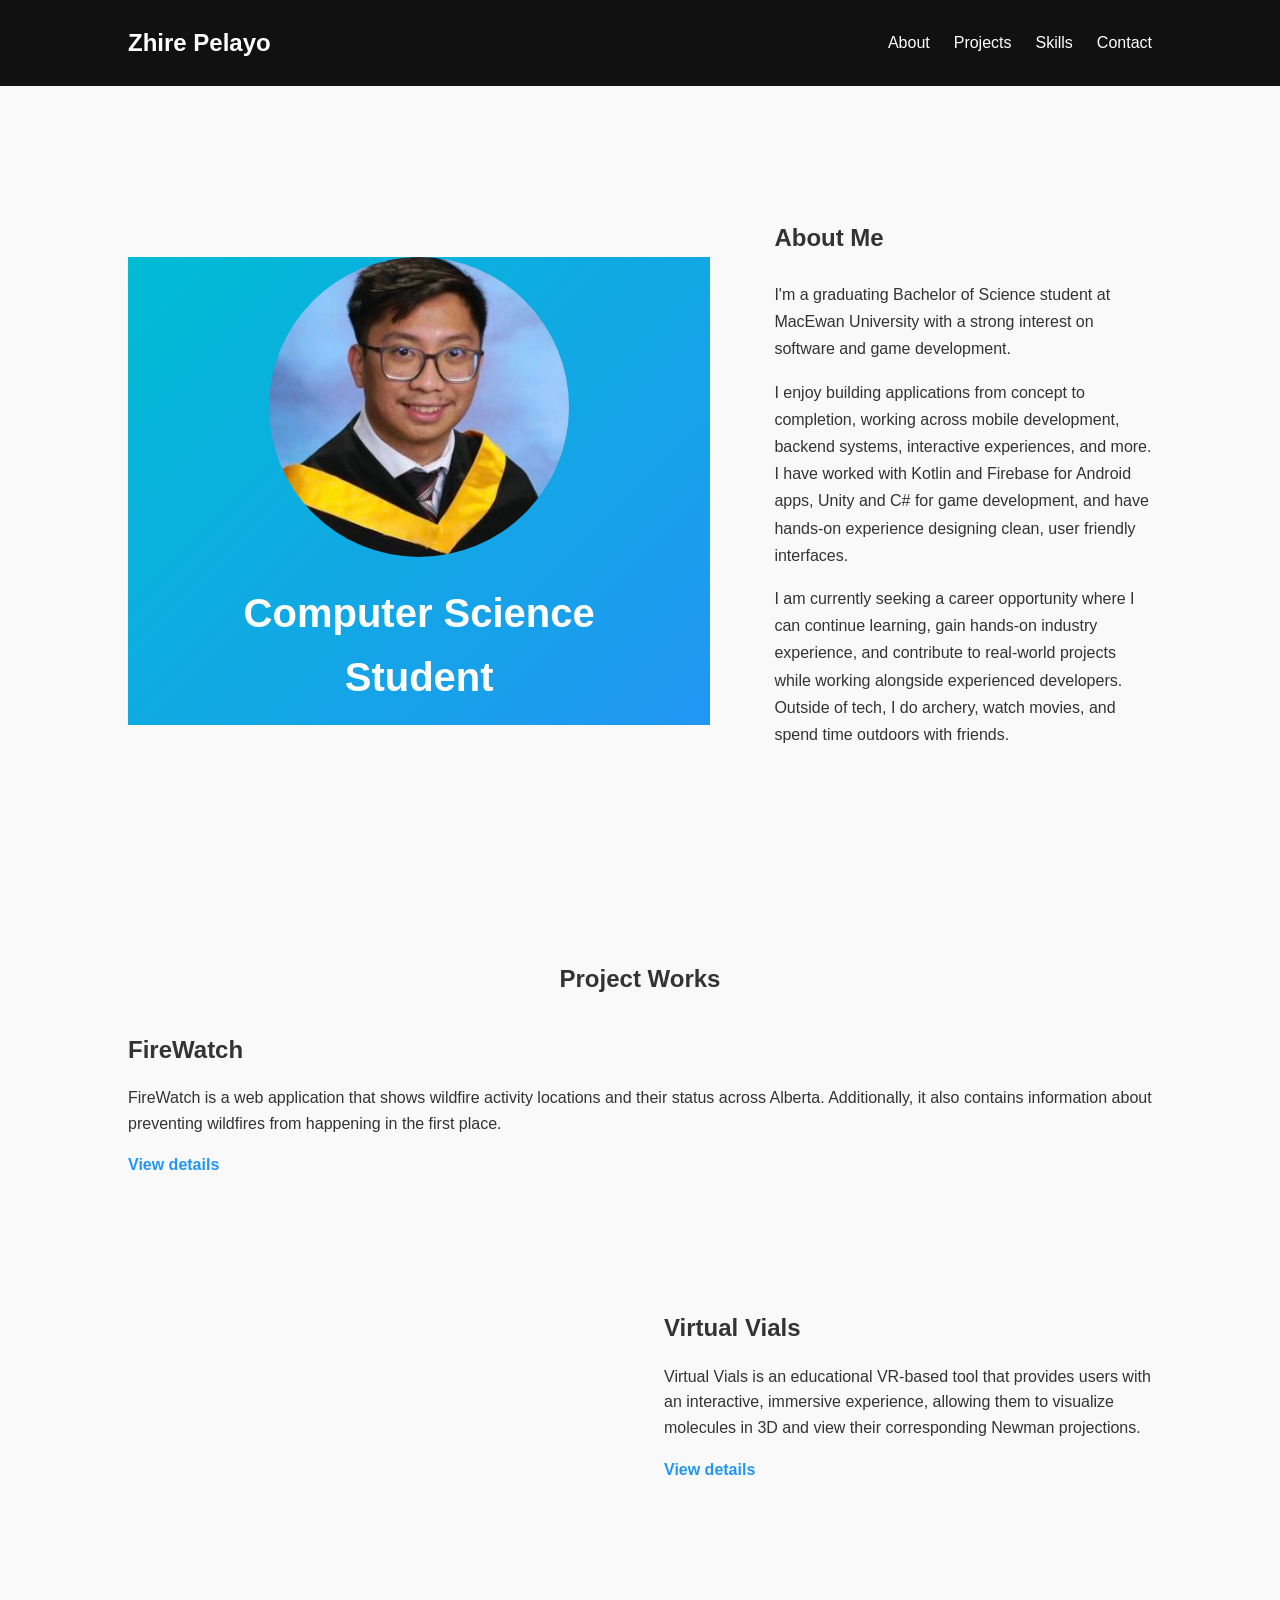
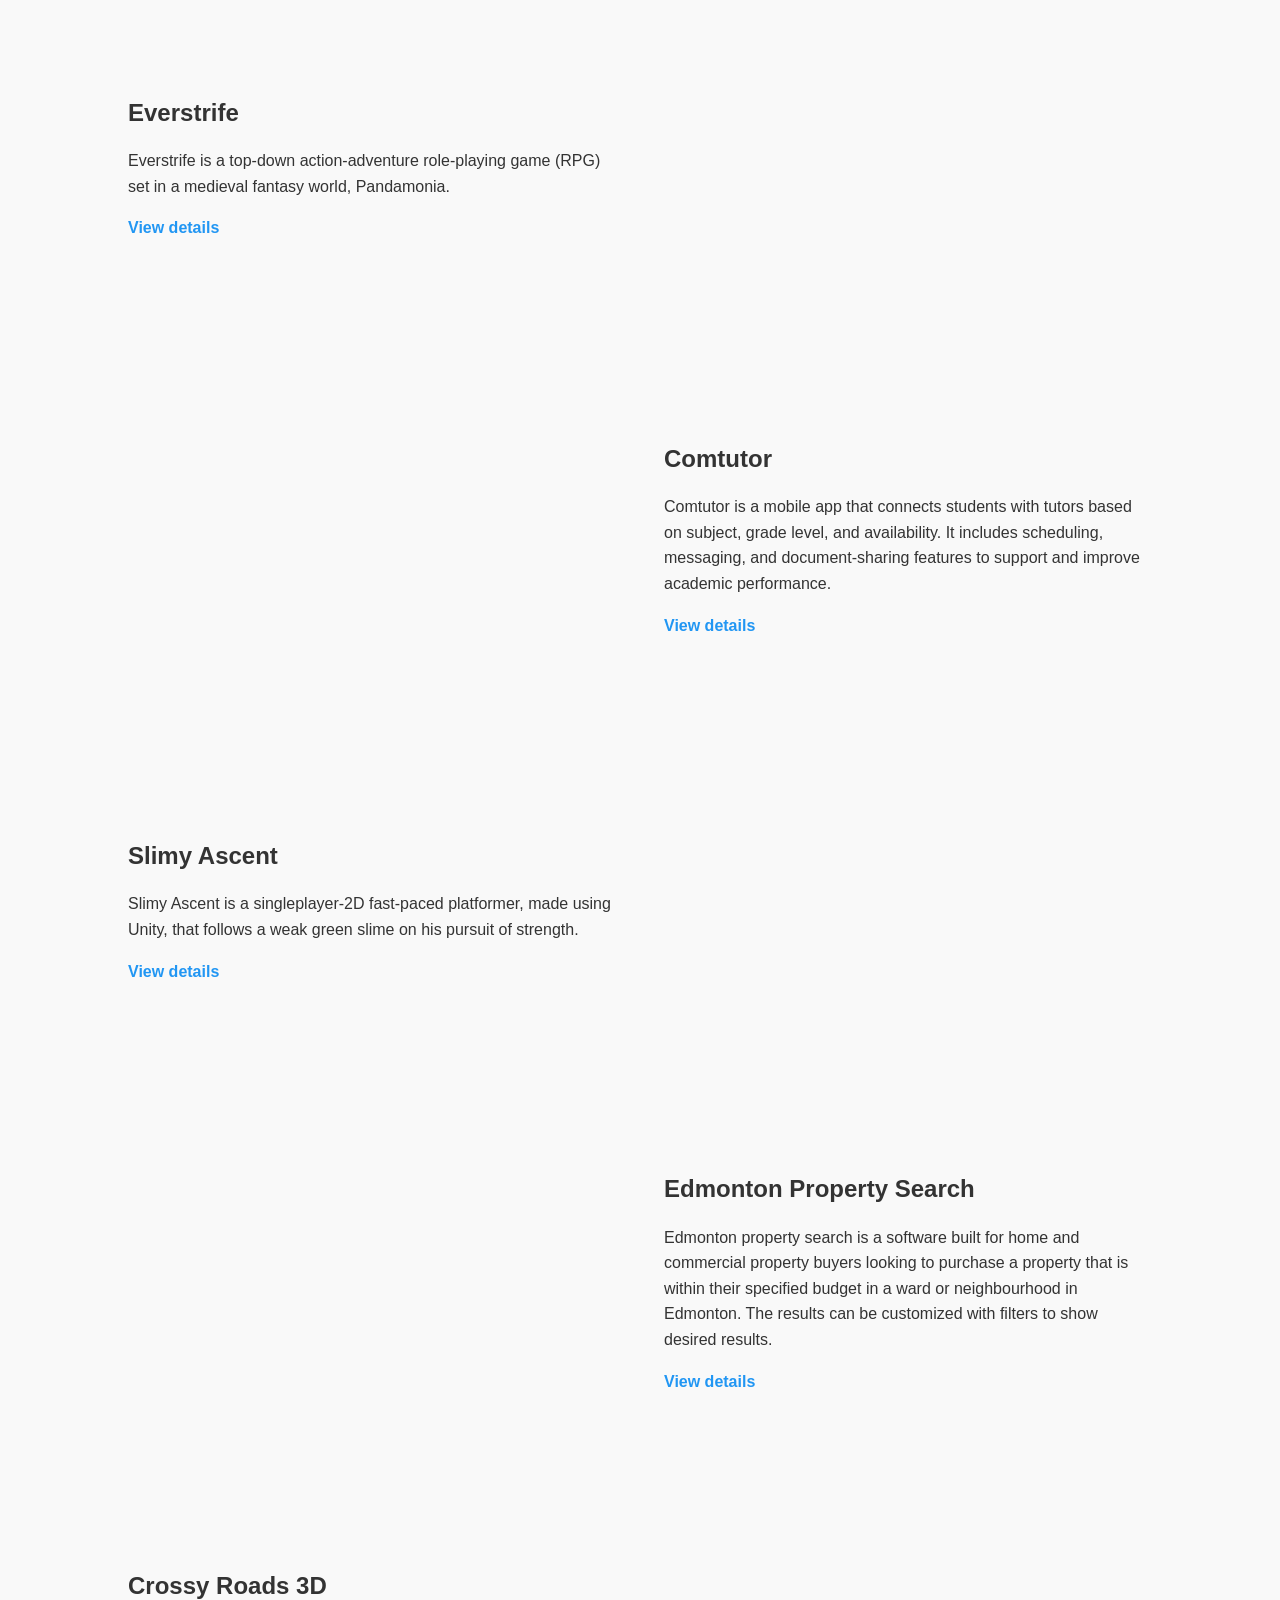
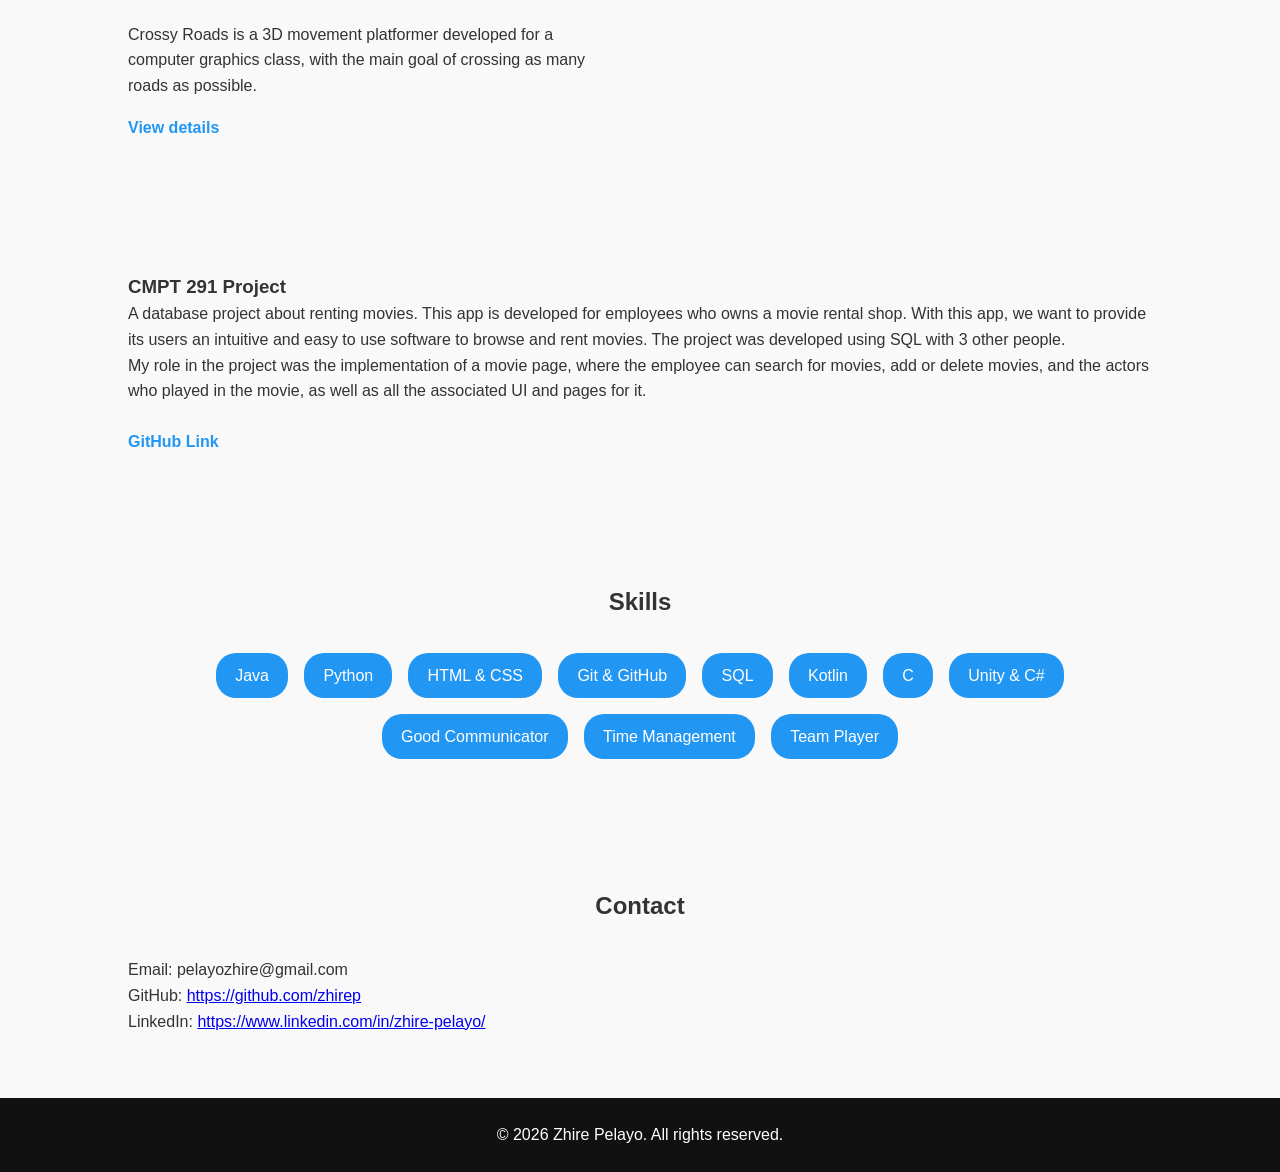
==== index.html @ 73dc46d6 "Update index.html" ====
<!DOCTYPE html>
<html lang="en">

<head>
    <meta charset="UTF-8" />
    <meta name="viewport" content="width=device-width, initial-scale=1.0" />
    <title>Zhire Pelayo | My Portfolio</title>
    <link rel="stylesheet" href="styles.css" />
</head>

<body>
    <!-- Navbar -->
    <nav>
        <h1>Zhire Pelayo</h1>
        <ul>
            <li><a href="#about">About</a></li>
            <li><a href="#projects">Projects</a></li>
            <li><a href="#skills">Skills</a></li>
            <li><a href="#contact">Contact</a></li>
        </ul>
    </nav>

    <!-- Intro Section -->
    <section class="intro">

        <!-- Hero -->
        <div class="hero">
            <img src="profile.jpg" alt="Profile Photo" width="300">
            <h2>Computer Science Student</h2>
        </div>

        <!-- About -->
        <div id="about" class="about">
            <h2>About Me</h2>
            <p>I'm a graduating Bachelor of Science student at MacEwan University with a strong interest on
                software and game development.</p>
            <p>
                I enjoy building applications from concept to completion, working across mobile development,
                backend systems, interactive experiences, and more. I have worked with Kotlin and Firebase for Android
                apps,
                Unity and C# for game development, and have hands-on experience designing clean, user friendly
                interfaces.
            </p>
            <p> I am currently seeking a career opportunity where I can continue learning, gain
                hands-on industry experience, and contribute to real-world projects while working alongside
                experienced developers. Outside of tech, I do archery, watch movies, and spend
                time outdoors with friends.</p>
        </div>

    </section>

    <!-- Projects -->
    <section id="projects" class="section">
        <h2>Project Works</h2>
         <div class="project-row reverse">
            <div class="project-info">
                <h3>FireWatch</h3>
                <p>
                    FireWatch is a web application that shows wildfire activity
                    locations and their status across Alberta. Additionally, it
                    also contains information about preventing wildfires
                    from happening in the first place.
                </p>

                <div class="project-links">
                    <a href="pages/Firewatch.html">View details</a>
                </div>
            </div>
        </div>

        <div class="project-row">
            <div class="project-video">
                <iframe src="https://www.youtube.com/embed/VpAywnsbLWw"
                    title="Virtual Vials Demo" frameborder="0" allowfullscreen>
                </iframe>
            </div>

            <div class="project-info">
                <h3>Virtual Vials</h3>
                <p>
                    Virtual Vials is an educational VR-based tool that provides users with an 
                    interactive, immersive experience, allowing them to visualize molecules in 3D 
                    and view their corresponding Newman projections.
                </p>

                <div class="project-links">
                    <a href="pages/VirtualVials.html">View details</a>
                </div>
            </div>
        </div>

        <div class="project-row reverse">
            <div class="project-video">
                <iframe src="https://www.youtube.com/embed/G4tFkmtXO7Q" title="Everstrife Demo" frameborder="0"
                    allowfullscreen>
                </iframe>
            </div>

            <div class="project-info">
                <h3>Everstrife</h3>
                <p>
                    Everstrife is a top-down action-adventure role-playing game (RPG) 
                    set in a medieval fantasy world, Pandamonia.
                </p>

                <div class="project-links">
                    <a href="pages/Everstrife.html">View details</a>
                </div>
            </div>
        </div>

        <div class="project-row">
            <div class="project-video">
                <iframe src="https://www.youtube.com/embed/videoseries?list=PL4f02QJUkoJn3e4Gf75VCTMotsBhWXTto"
                    title="Everstrife Demo" frameborder="0" allowfullscreen>
                </iframe>
            </div>

            <div class="project-info">
                <h3>Comtutor</h3>
                <p>
                    Comtutor is a mobile app that connects students with tutors based on subject, grade level, and
                    availability. It includes scheduling, messaging, and document-sharing features to support and
                    improve academic performance.
                </p>

                <div class="project-links">
                    <a href="pages/comtutor.html">View details</a>
                </div>
            </div>
        </div>

        <div class="project-row reverse">
            <div class="project-video">
                <iframe src="https://www.youtube.com/embed/zc2glygx8w8" title="Slimy Ascent Demo" frameborder="0"
                    allowfullscreen>
                </iframe>
            </div>

            <div class="project-info">
                <h3>Slimy Ascent</h3>
                <p>
                    Slimy Ascent is a singleplayer-2D fast-paced platformer, made using Unity, that follows
                    a weak green slime on his pursuit of strength.
                </p>

                <div class="project-links">
                    <a href="pages/230.html">View details</a>
                </div>
            </div>
        </div>

        <div class="project-row">
            <div class="project-video">
                <iframe src="https://www.youtube.com/embed/JrS1NGll-Ts" title="Edmonton Property Search Demo"
                    frameborder="0" allowfullscreen>
                </iframe>
            </div>

            <div class="project-info">
                <h3>Edmonton Property Search</h3>
                <p>
                    Edmonton property search is a software built for home and commercial property buyers looking to
                    purchase a property that is within their specified budget in a ward or neighbourhood in Edmonton.
                    The results can be customized with filters to show desired results.
                </p>

                <div class="project-links">
                    <a href="pages/305.html">View details</a>
                </div>
            </div>
        </div>

        <div class="project-row reverse">
            <div class="project-video">
                <iframe src="https://www.youtube.com/embed/SbhAQo-vqAM" title="Cross Roads Demo" frameborder="0"
                    allowfullscreen>
                </iframe>
            </div>

            <div class="project-info">
                <h3>Crossy Roads 3D</h3>
                <p>
                    Crossy Roads is a 3D movement platformer developed for a computer
                    graphics class, with the main goal of crossing as many roads
                    as possible.
                </p>

                <div class="project-links">
                    <a href="pages/370.html">View details</a>
                </div>
            </div>
        </div>

        <h3>CMPT 291 Project</h3>
        <p>A database project about renting movies. This app is developed for employees who owns a movie rental shop.
            With this app, we want to provide its users an intuitive and easy to use software to browse and rent
            movies. The project was developed using SQL with 3 other people.
        </p>

        <p>
            My role in the project was the implementation of a movie page, where the employee can search for movies,
            add or delete movies, and the actors who played in the movie, as well as all the associated UI and pages for it.
        </p>

        <br>
        <div class="project-links">
            <a href="https://github.com/Sisco15/CMPT-291" target="_blank">GitHub Link</a>
        </div>
    </section>

    <!-- Skills -->
    <section id="skills" class="section">
        <h2>Skills</h2>
        <ul class="skills-list">
            <li>Java</li>
            <li>Python</li>
            <li>HTML & CSS</li>
            <li>Git & GitHub</li>
            <li>SQL</li>
            <li>Kotlin</li>
            <li>C</li>
            <li>Unity & C#</li>
            <li>Good Communicator</li>
            <li>Time Management</li>
            <li>Team Player</li>
        </ul>
    </section>

    <!-- Contact -->
    <section id="contact" class="section">
        <h2>Contact</h2>
        <p>Email: pelayozhire@gmail.com</p>
        <p>GitHub: <a href="https://github.com/zhirep" target="_blank">https://github.com/zhirep</a></p>
        <p>LinkedIn: <a href="https://www.linkedin.com/in/zhire-pelayo/"
                target="_blank">https://www.linkedin.com/in/zhire-pelayo/</a>
        </p>
    </section>

    <footer>
        <p>© 2026 Zhire Pelayo. All rights reserved.</p>
    </footer>

</body>

</html>
---- styles.css ----
* {
  margin: 0;
  padding: 0;
  box-sizing: border-box;
  font-family: "Segoe UI", Tahoma, Geneva, Verdana, sans-serif;
}

body {
  background-color: #f9f9f9;
  color: #333;
  line-height: 1.6;
}

/* Navbar */
nav {
  display: flex;
  justify-content: space-between;
  align-items: center;
  padding: 1.5rem 10%;
  background-color: #111;
}

/* Intro (Hero + About side-by-side) */
.intro {
  display: flex;
  align-items: center;
  justify-content: space-between;
  padding: 4rem 10%;
  gap: 4rem;
  min-height: 90vh;
}

/* Hero side */
.hero {
  flex: 1;
  text-align: center;
}

.hero img {
  border-radius: 50%;
  margin-bottom: 1.5rem;
}

.hero h2 {
  margin-bottom: 1.5rem;
}

/* About side */
.about {
  flex: 1;
}

.about h2 {
  margin-bottom: 1.5rem;
}

.about p {
  margin-bottom: 1rem;
  line-height: 1.7;
}

/* Responsive */
@media (max-width: 900px) {
  .intro {
    flex-direction: column;
    text-align: center;
  }

  .about {
    text-align: left;
  }
}


nav h1 {
  color: #fff;
}

nav ul {
  list-style: none;
  display: flex;
  gap: 1.5rem;
}

nav a {
  color: #fff;
  text-decoration: none;
  font-weight: 500;
}

nav a:hover {
  color: #00bcd4;
}

/* Hero */
.hero {
  height: auto;
  display: flex;
  flex-direction: column;
  justify-content: center;
  align-items: center;
  text-align: center;
  padding: 0 10%;
  background: linear-gradient(135deg, #00bcd4, #2196f3);
  color: white;
}

.hero h2 {
  font-size: 2.5rem;
  margin-bottom: 1rem;
}

.hero p {
  font-size: 1.2rem;
  margin-bottom: 2rem;
}

.btn {
  background: white;
  color: #2196f3;
  padding: 0.75rem 1.5rem;
  border-radius: 25px;
  text-decoration: none;
  font-weight: bold;
}

.btn:hover {
  opacity: 0.85;
}

/* Sections */
.section {
  padding: 4rem 10%;
}

.section h2 {
  text-align: center;
  margin-bottom: 2rem;
}

/* Project Row Layout */
.project-row {
  display: flex;
  align-items: center;
  gap: 3rem;
  margin-bottom: 4rem;
}

.project-row.reverse {
  flex-direction: row-reverse;
}

/* Video */
.project-video {
  flex: 1;
}

.project-video iframe,
.project-video video {
  width: 100%;
  height: 300px;
  border-radius: 10px;
}

/* Project Info */
.project-info {
  flex: 1;
}

.project-info h3 {
  margin-bottom: 1rem;
  font-size: 1.5rem;
}

.project-info p {
  margin-bottom: 1rem;
}

.project-info ul {
  margin-left: 1.2rem;
  margin-bottom: 1.5rem;
}

.project-links a {
  margin-right: 1rem;
  text-decoration: none;
  font-weight: bold;
  color: #2196f3;
}

/* Responsive */
@media (max-width: 768px) {
  .project-row,
  .project-row.reverse {
    flex-direction: column;
  }

  .project-video iframe,
  .project-video video {
    height: 220px;
  }
}


.card {
  background: white;
  padding: 2rem;
  border-radius: 10px;
  box-shadow: 0 4px 10px rgba(0, 0, 0, 0.1);
}

.card a {
  display: inline-block;
  margin-top: 1rem;
  color: #2196f3;
  text-decoration: none;
  font-weight: bold;
}

/* Skills */
.skills-list {
  display: flex;
  flex-wrap: wrap;
  justify-content: center;
  gap: 1rem;
  list-style: none;
}

.skills-list li {
  background: #2196f3;
  color: white;
  padding: 0.6rem 1.2rem;
  border-radius: 20px;
}

/* Footer */
footer {
  text-align: center;
  padding: 1.5rem;
  background: #111;
  color: white;
}
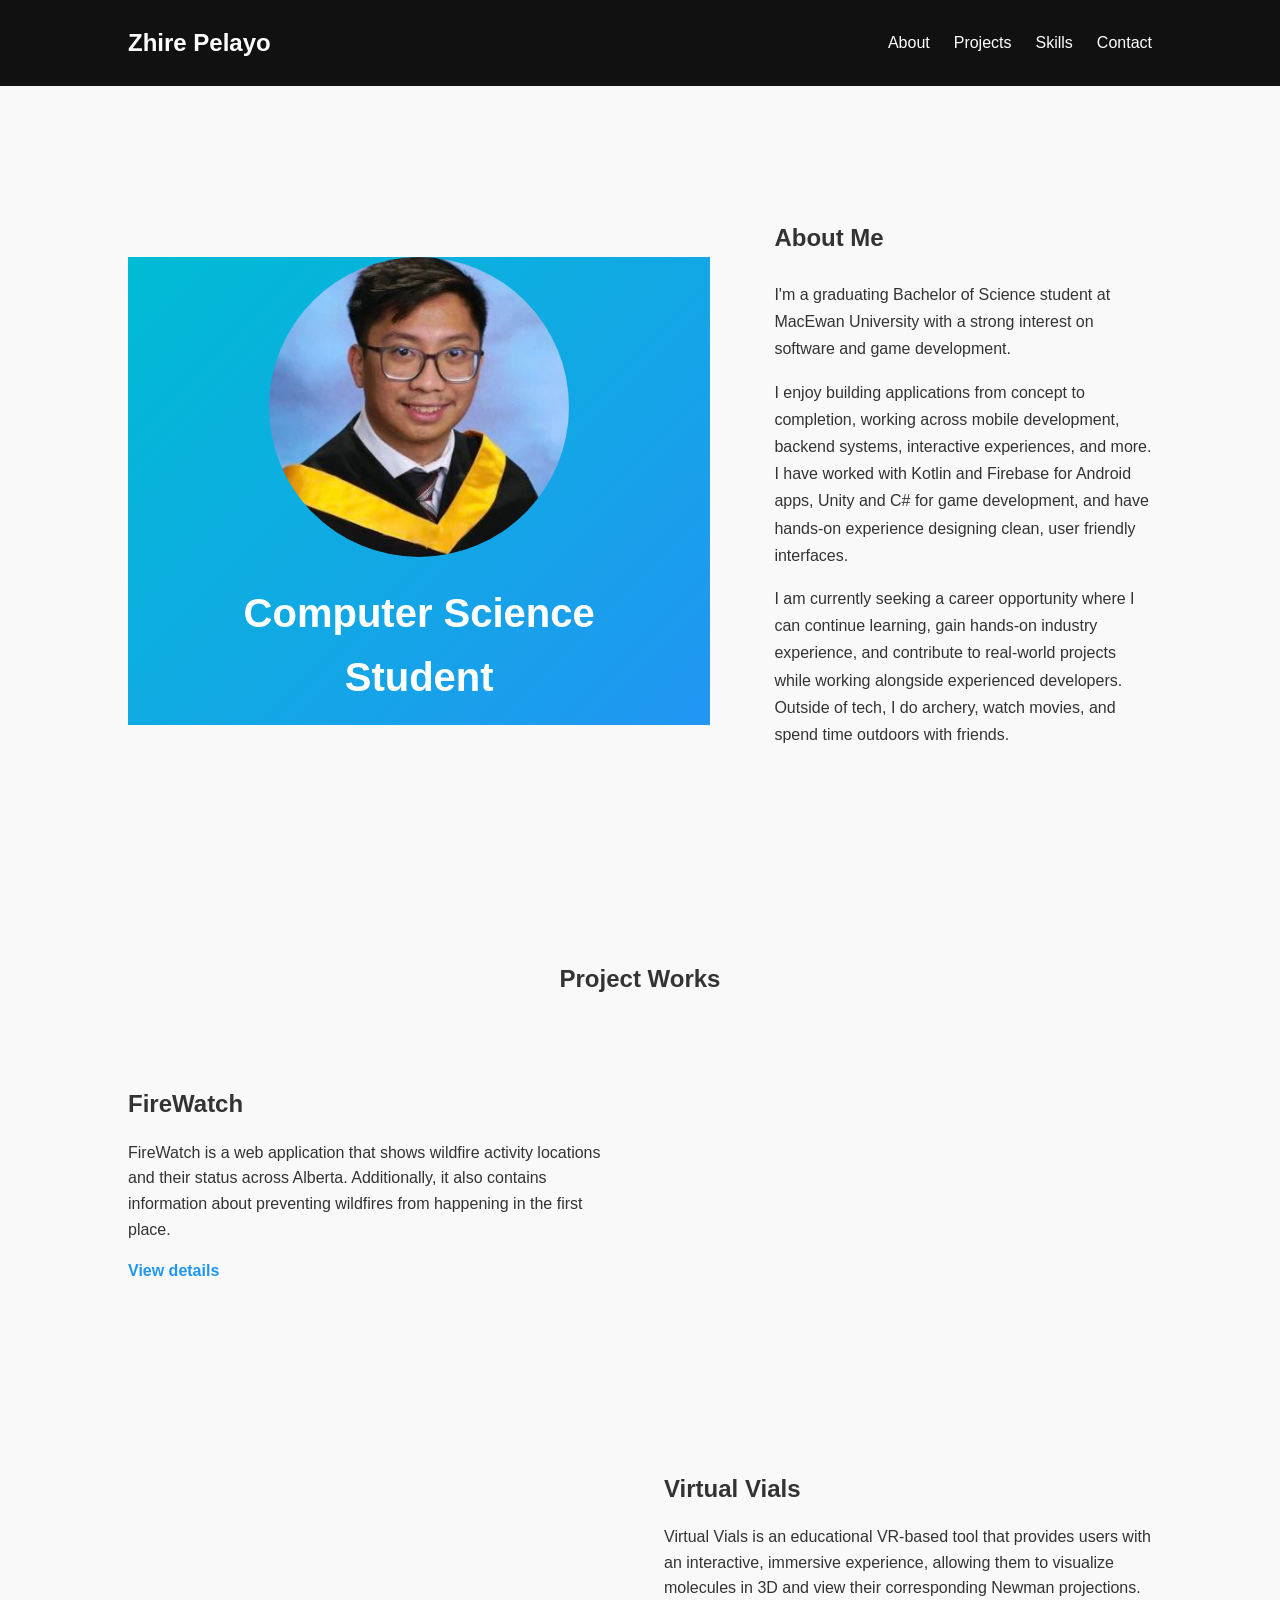
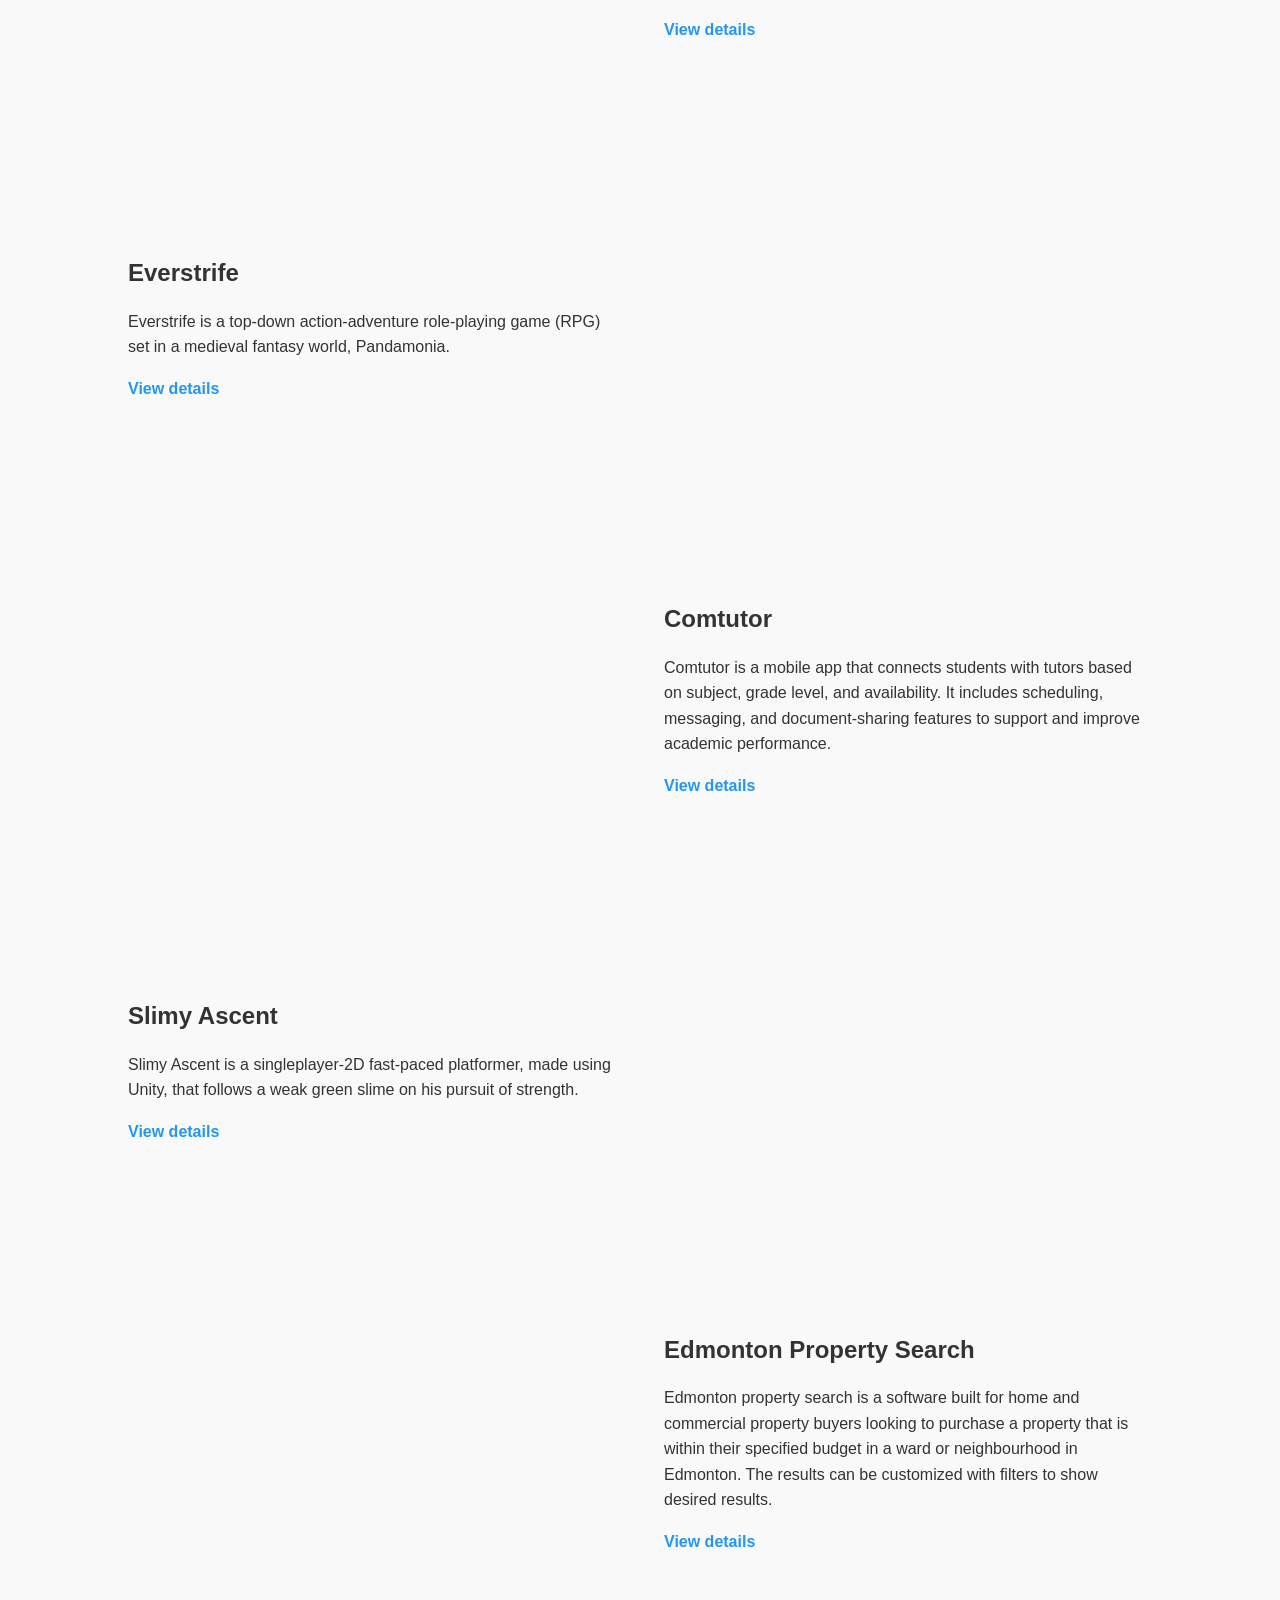
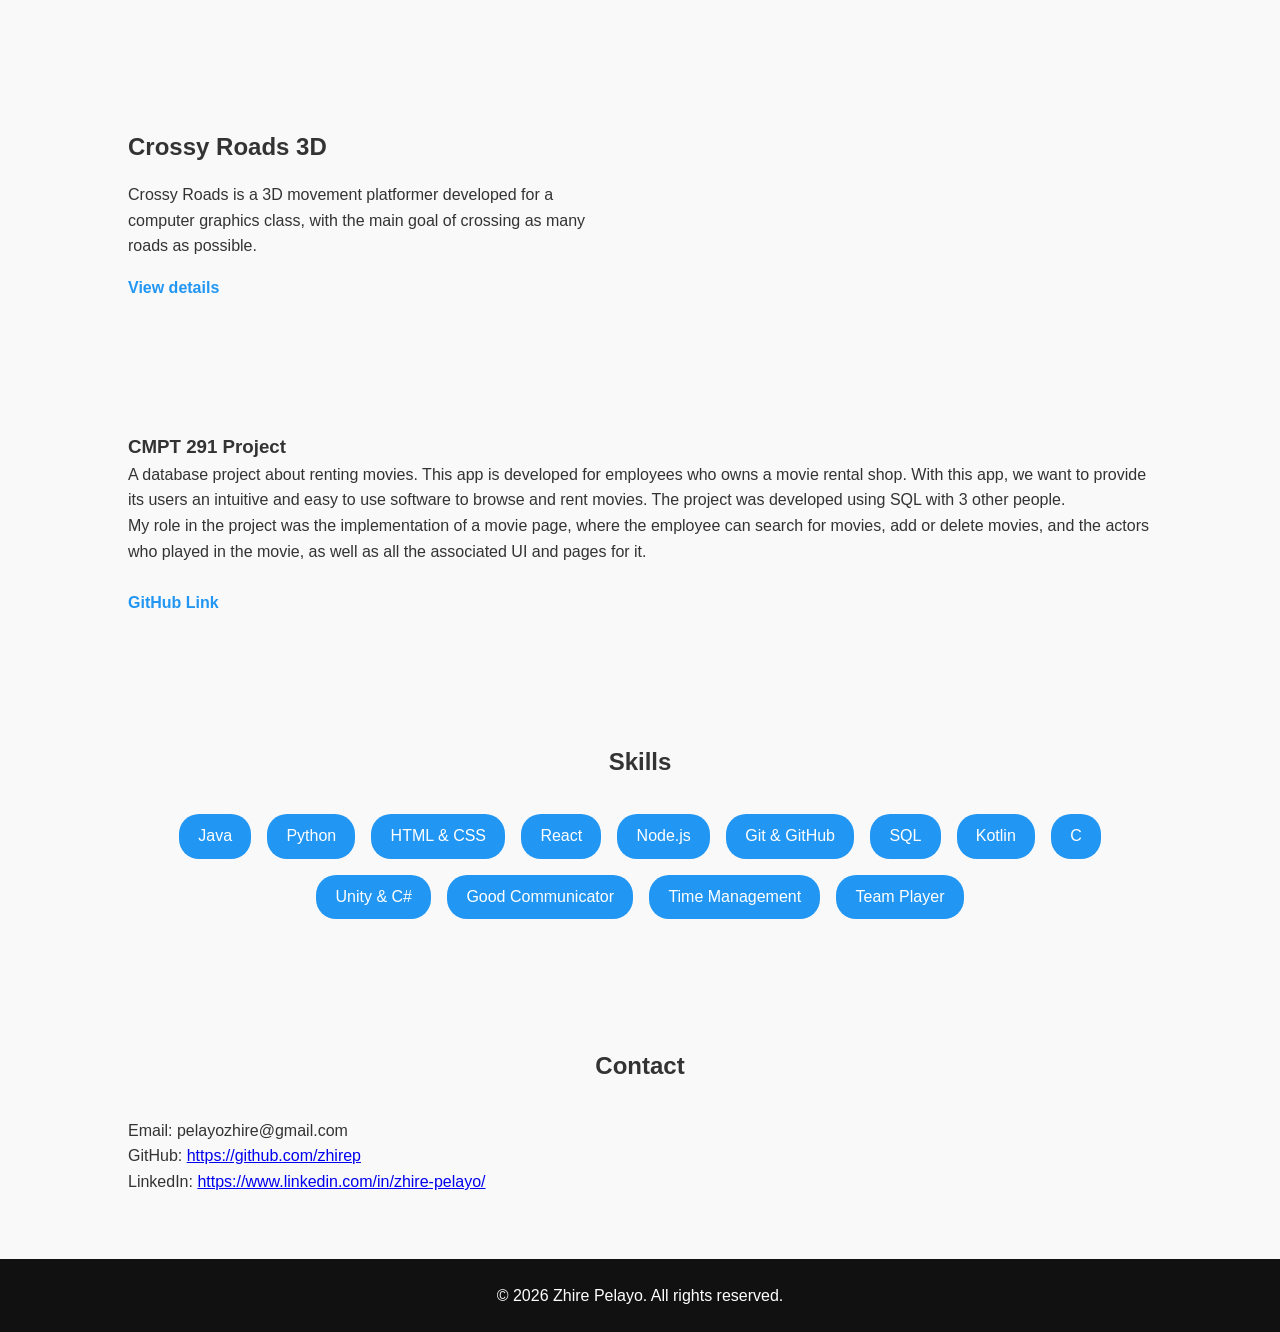
==== commit bd4877ed: "update" ====
--- a/index.html
+++ b/index.html
@@ -52,7 +52,13 @@
     <!-- Projects -->
     <section id="projects" class="section">
         <h2>Project Works</h2>
-         <div class="project-row reverse">
+        <div class="project-row reverse">
+            <div class="project-video">
+                <iframe src="https://www.youtube.com/embed/Pc3leujRjgI" title="FireWatch Demo" frameborder="0"
+                    allowfullscreen>
+                </iframe>
+            </div>
+
             <div class="project-info">
                 <h3>FireWatch</h3>
                 <p>
@@ -70,16 +76,16 @@
 
         <div class="project-row">
             <div class="project-video">
-                <iframe src="https://www.youtube.com/embed/VpAywnsbLWw"
-                    title="Virtual Vials Demo" frameborder="0" allowfullscreen>
+                <iframe src="https://www.youtube.com/embed/VpAywnsbLWw" title="Virtual Vials Demo" frameborder="0"
+                    allowfullscreen>
                 </iframe>
             </div>
 
             <div class="project-info">
                 <h3>Virtual Vials</h3>
                 <p>
-                    Virtual Vials is an educational VR-based tool that provides users with an 
-                    interactive, immersive experience, allowing them to visualize molecules in 3D 
+                    Virtual Vials is an educational VR-based tool that provides users with an
+                    interactive, immersive experience, allowing them to visualize molecules in 3D
                     and view their corresponding Newman projections.
                 </p>
 
@@ -99,7 +105,7 @@
             <div class="project-info">
                 <h3>Everstrife</h3>
                 <p>
-                    Everstrife is a top-down action-adventure role-playing game (RPG) 
+                    Everstrife is a top-down action-adventure role-playing game (RPG)
                     set in a medieval fantasy world, Pandamonia.
                 </p>
 
@@ -200,7 +206,8 @@
 
         <p>
             My role in the project was the implementation of a movie page, where the employee can search for movies,
-            add or delete movies, and the actors who played in the movie, as well as all the associated UI and pages for it.
+            add or delete movies, and the actors who played in the movie, as well as all the associated UI and pages for
+            it.
         </p>
 
         <br>
@@ -216,6 +223,8 @@
             <li>Java</li>
             <li>Python</li>
             <li>HTML & CSS</li>
+            <li>React</li>
+            <li>Node.js</li>
             <li>Git & GitHub</li>
             <li>SQL</li>
             <li>Kotlin</li>
@@ -243,4 +252,4 @@
 
 </body>
 
-</html>
+</html>
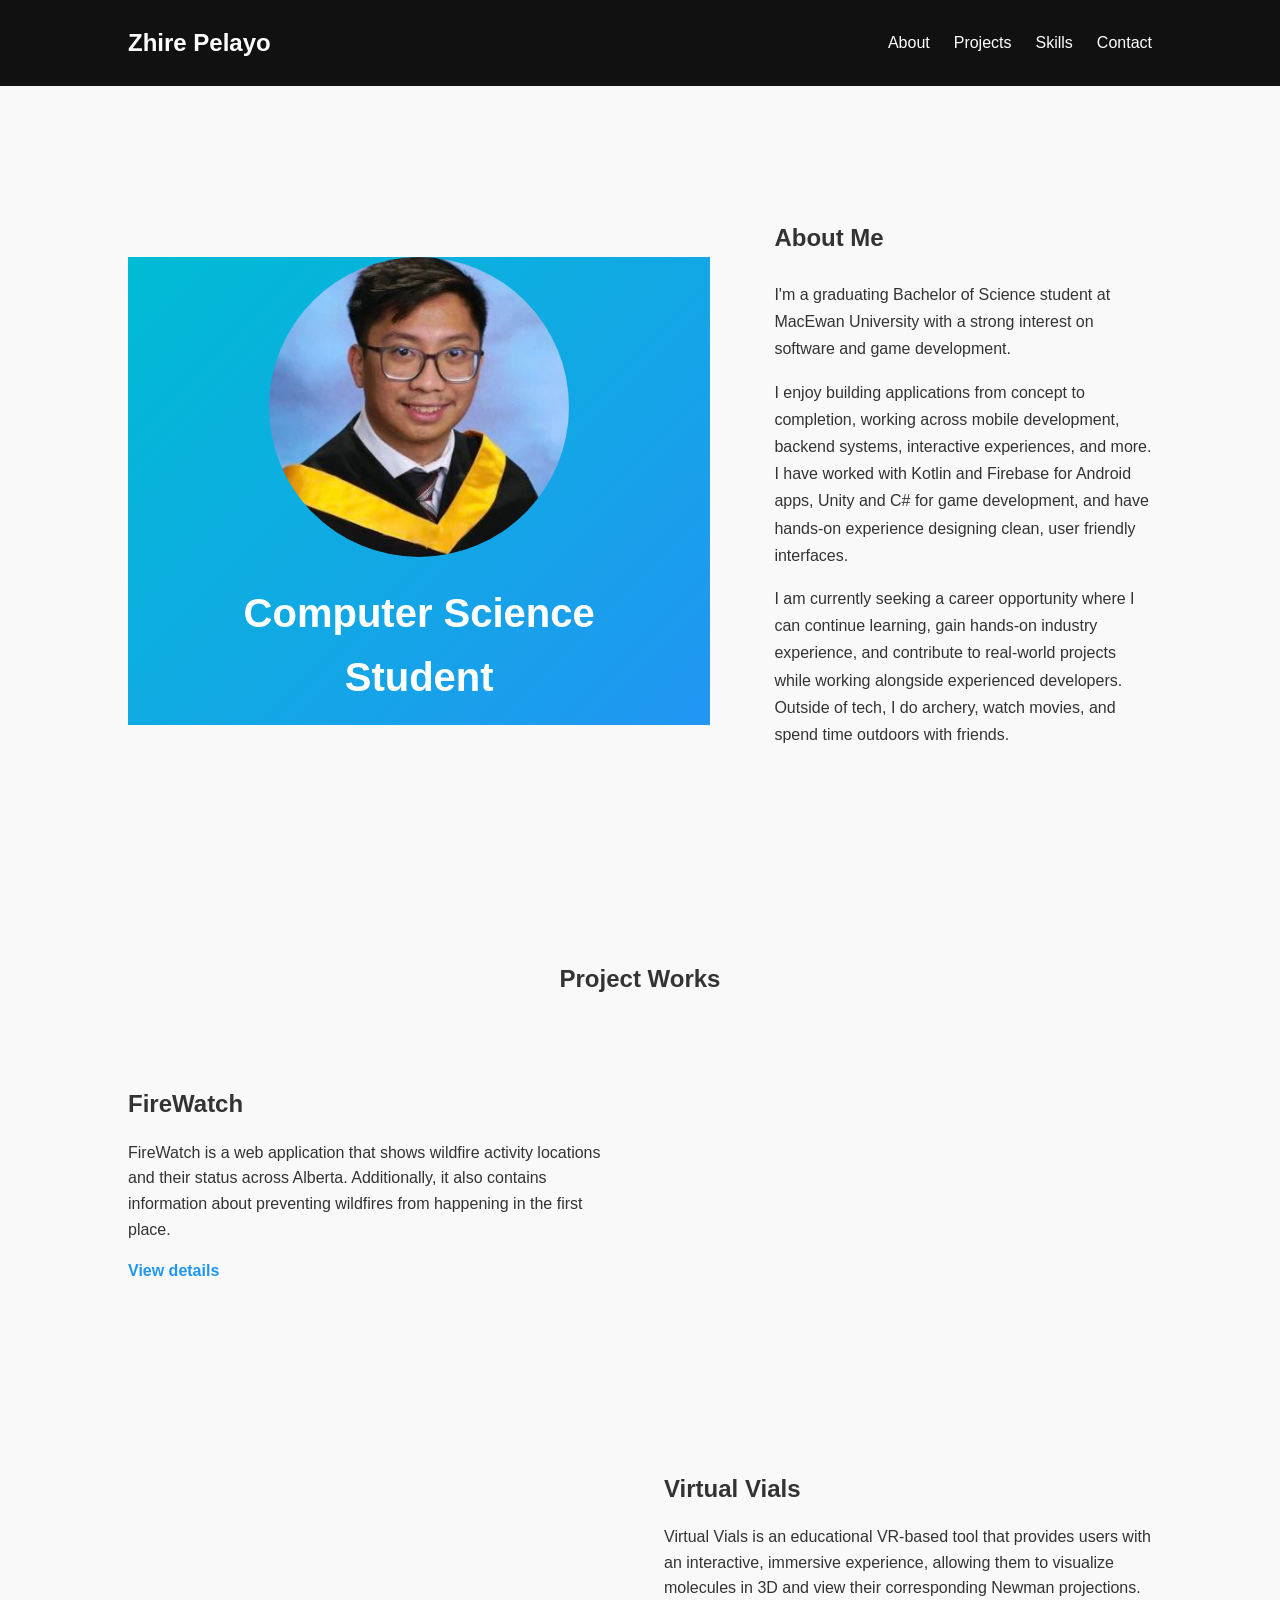
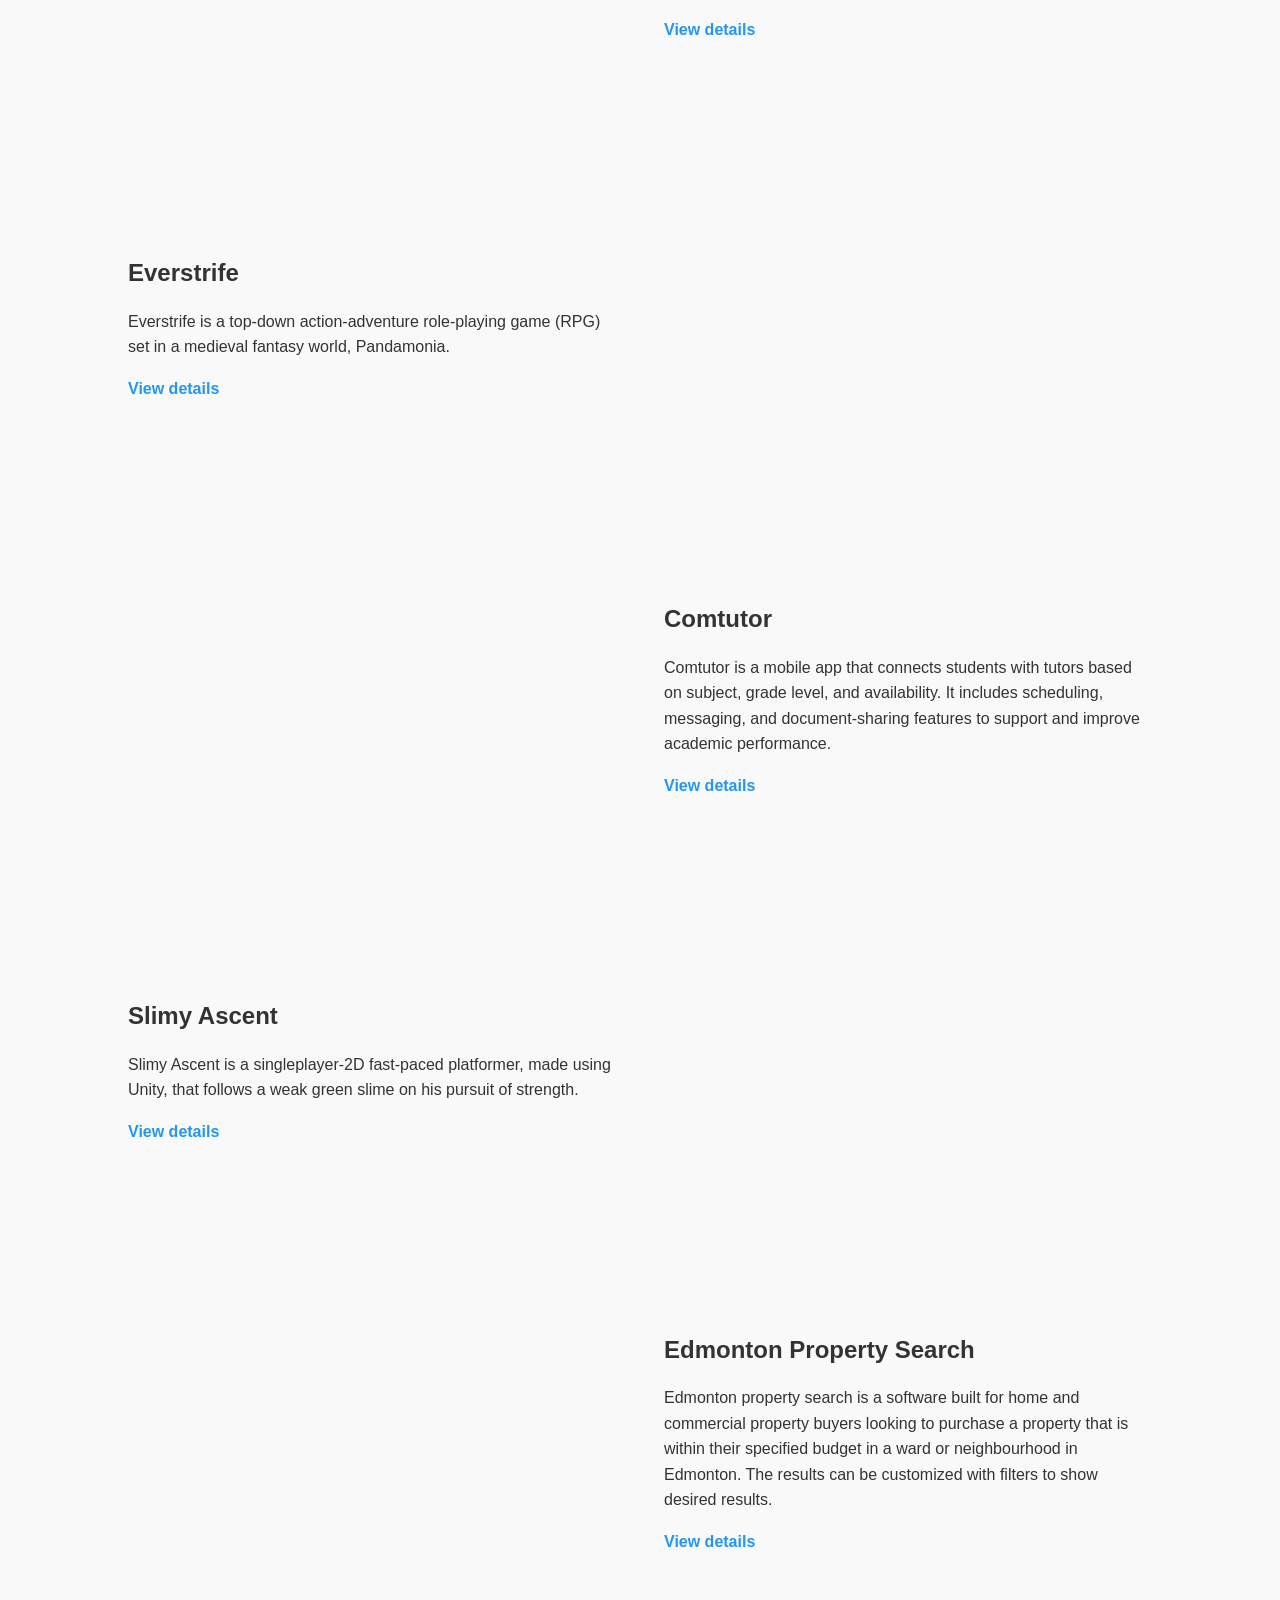
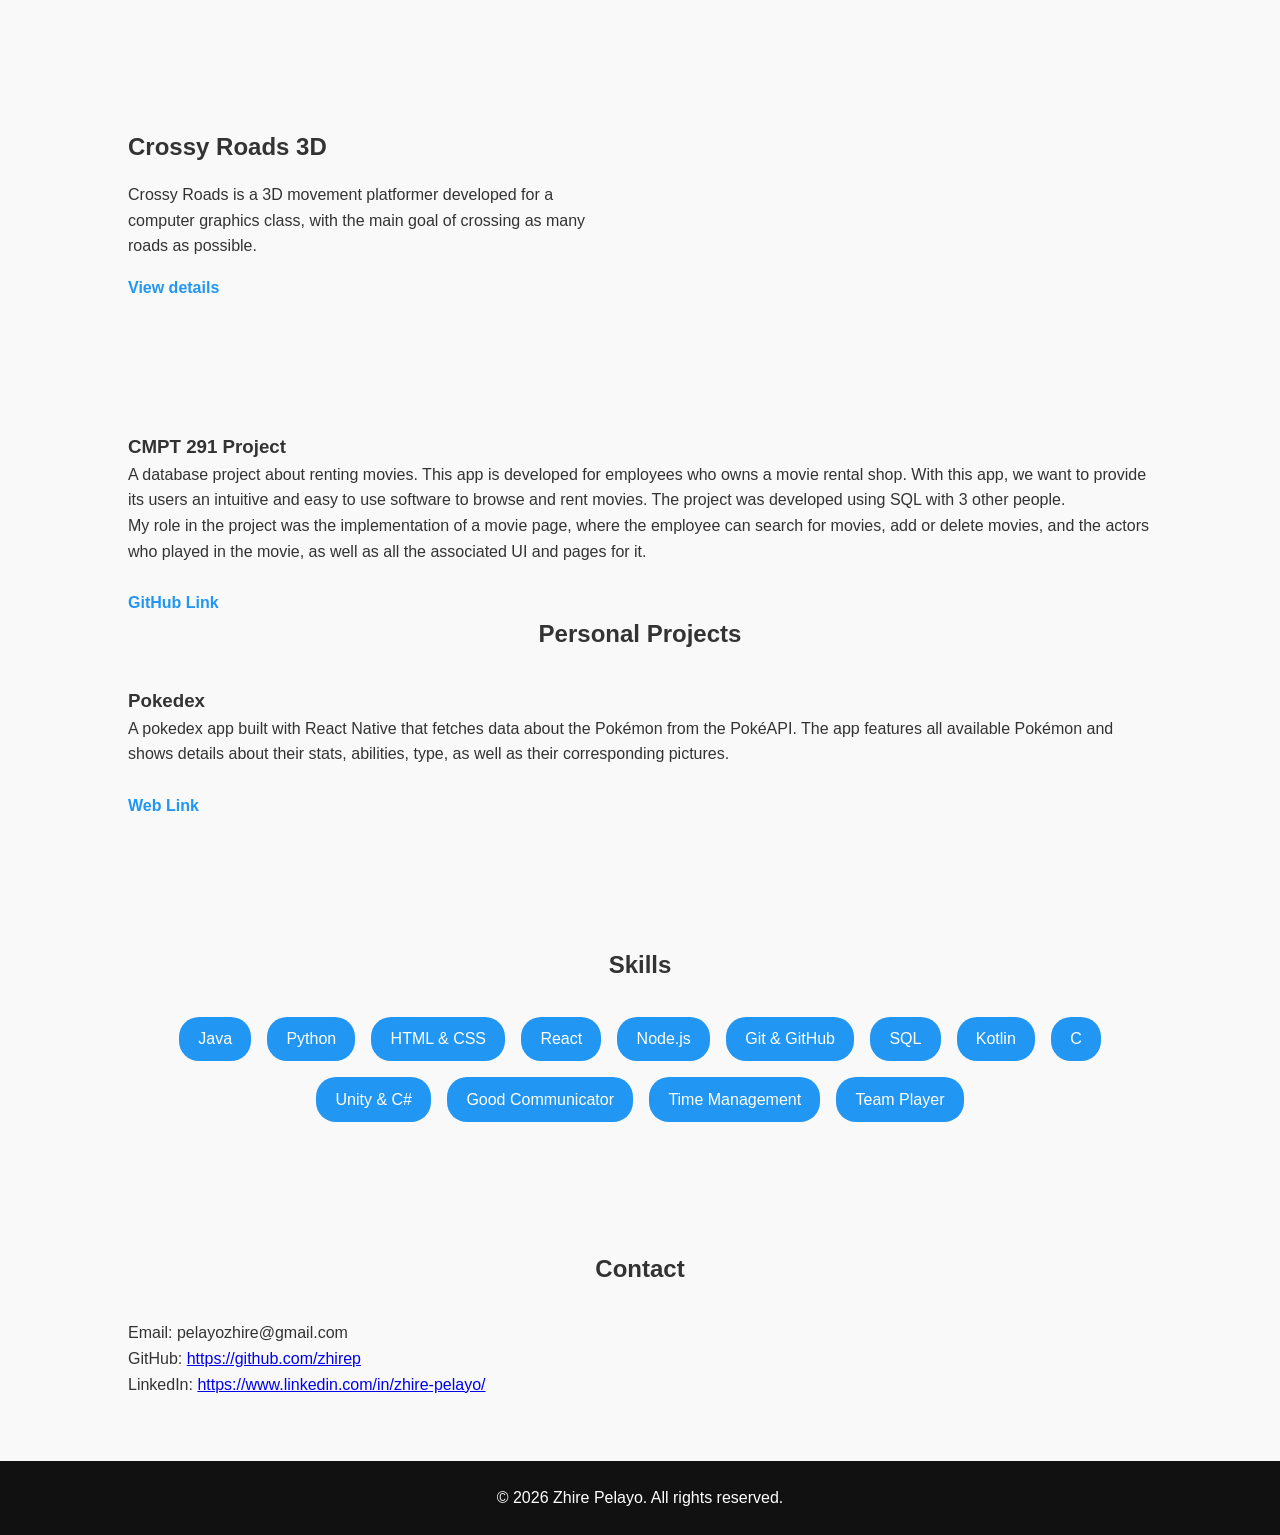
==== commit aa367b07: "Update index.html" ====
--- a/index.html
+++ b/index.html
@@ -213,6 +213,17 @@
         <br>
         <div class="project-links">
             <a href="https://github.com/Sisco15/CMPT-291" target="_blank">GitHub Link</a>
+        </div>
+
+        <h2>Personal Projects</h2>
+        <h3>Pokedex</h3>
+        <p>A pokedex app built with React Native that fetches data about the Pokémon from the PokéAPI. The app features
+            all available Pokémon and shows details about their stats, abilities, type, as well as their corresponding pictures.
+        </p>
+
+        <br>
+        <div class="project-links">
+            <a href="pokedex-sigma-lemon.vercel.app" target="_blank">Web Link</a>
         </div>
     </section>
 
@@ -252,4 +263,4 @@
 
 </body>
 
-</html>+</html>
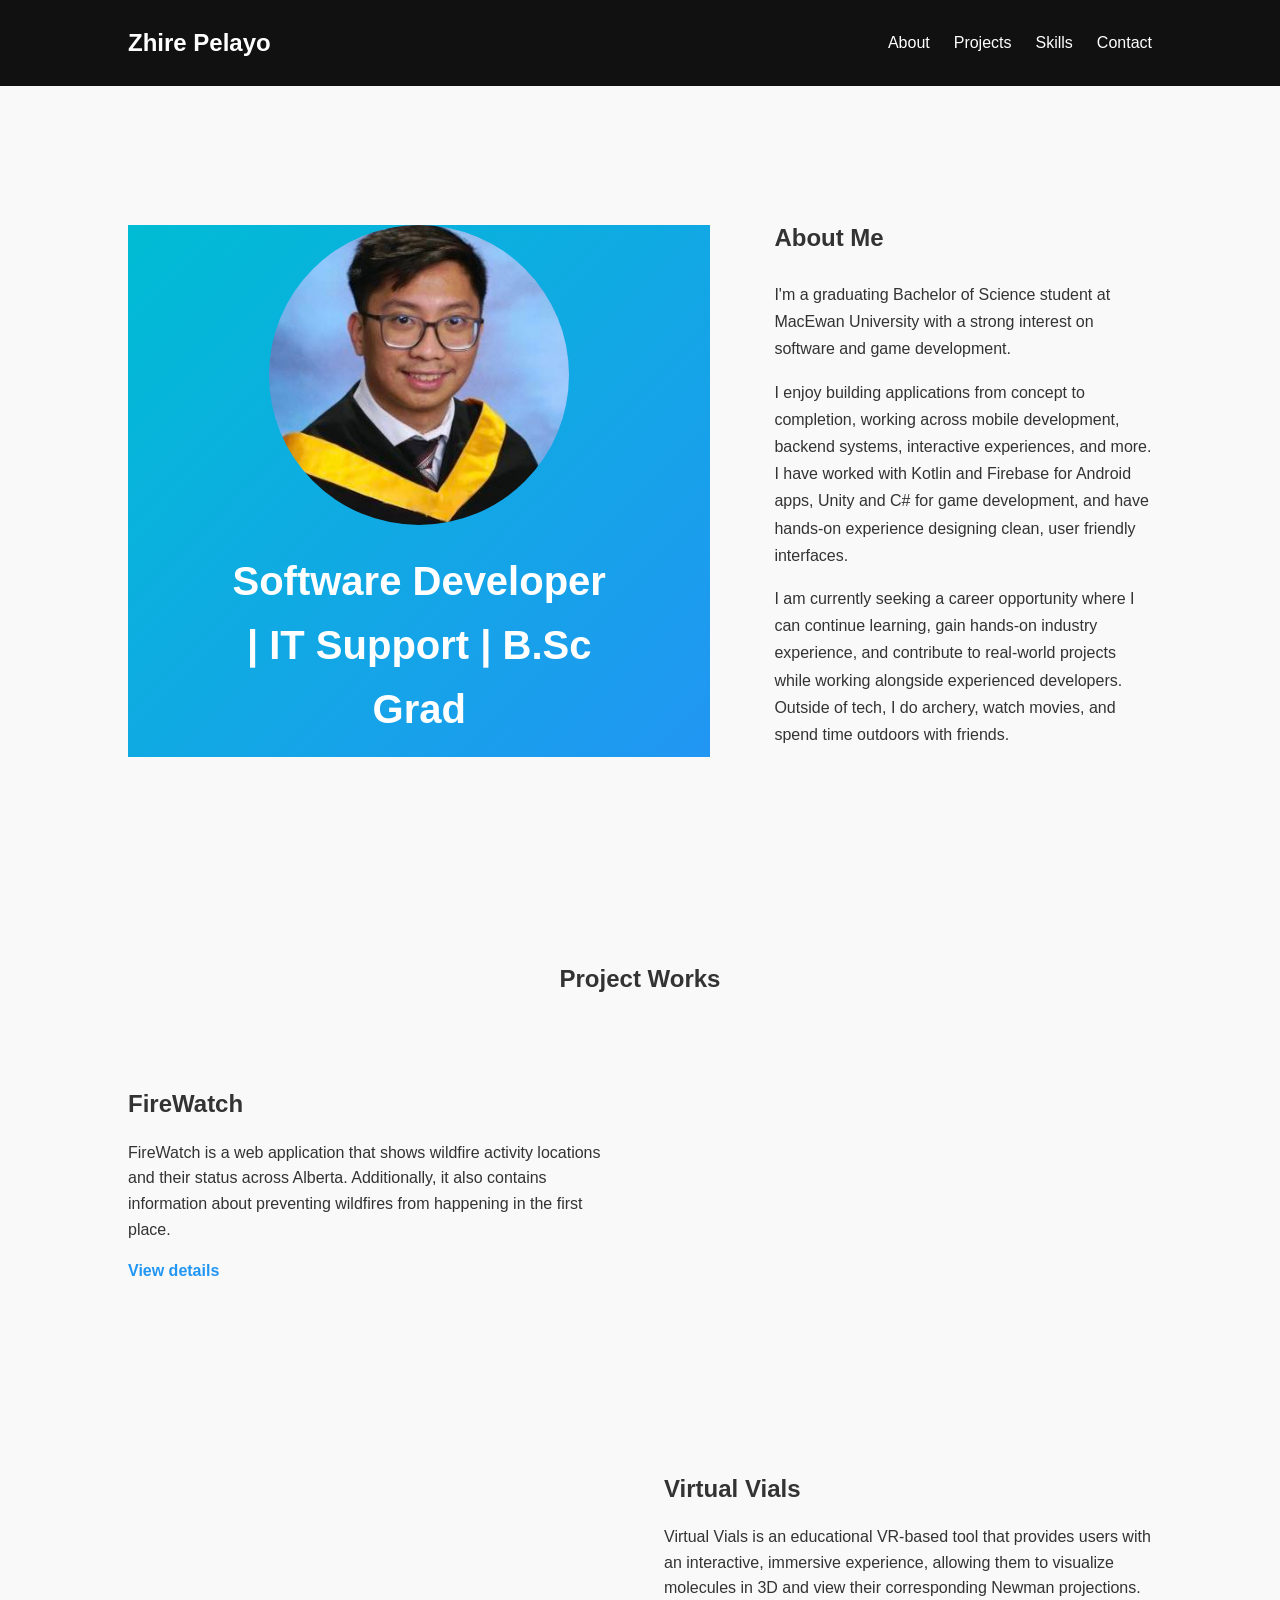
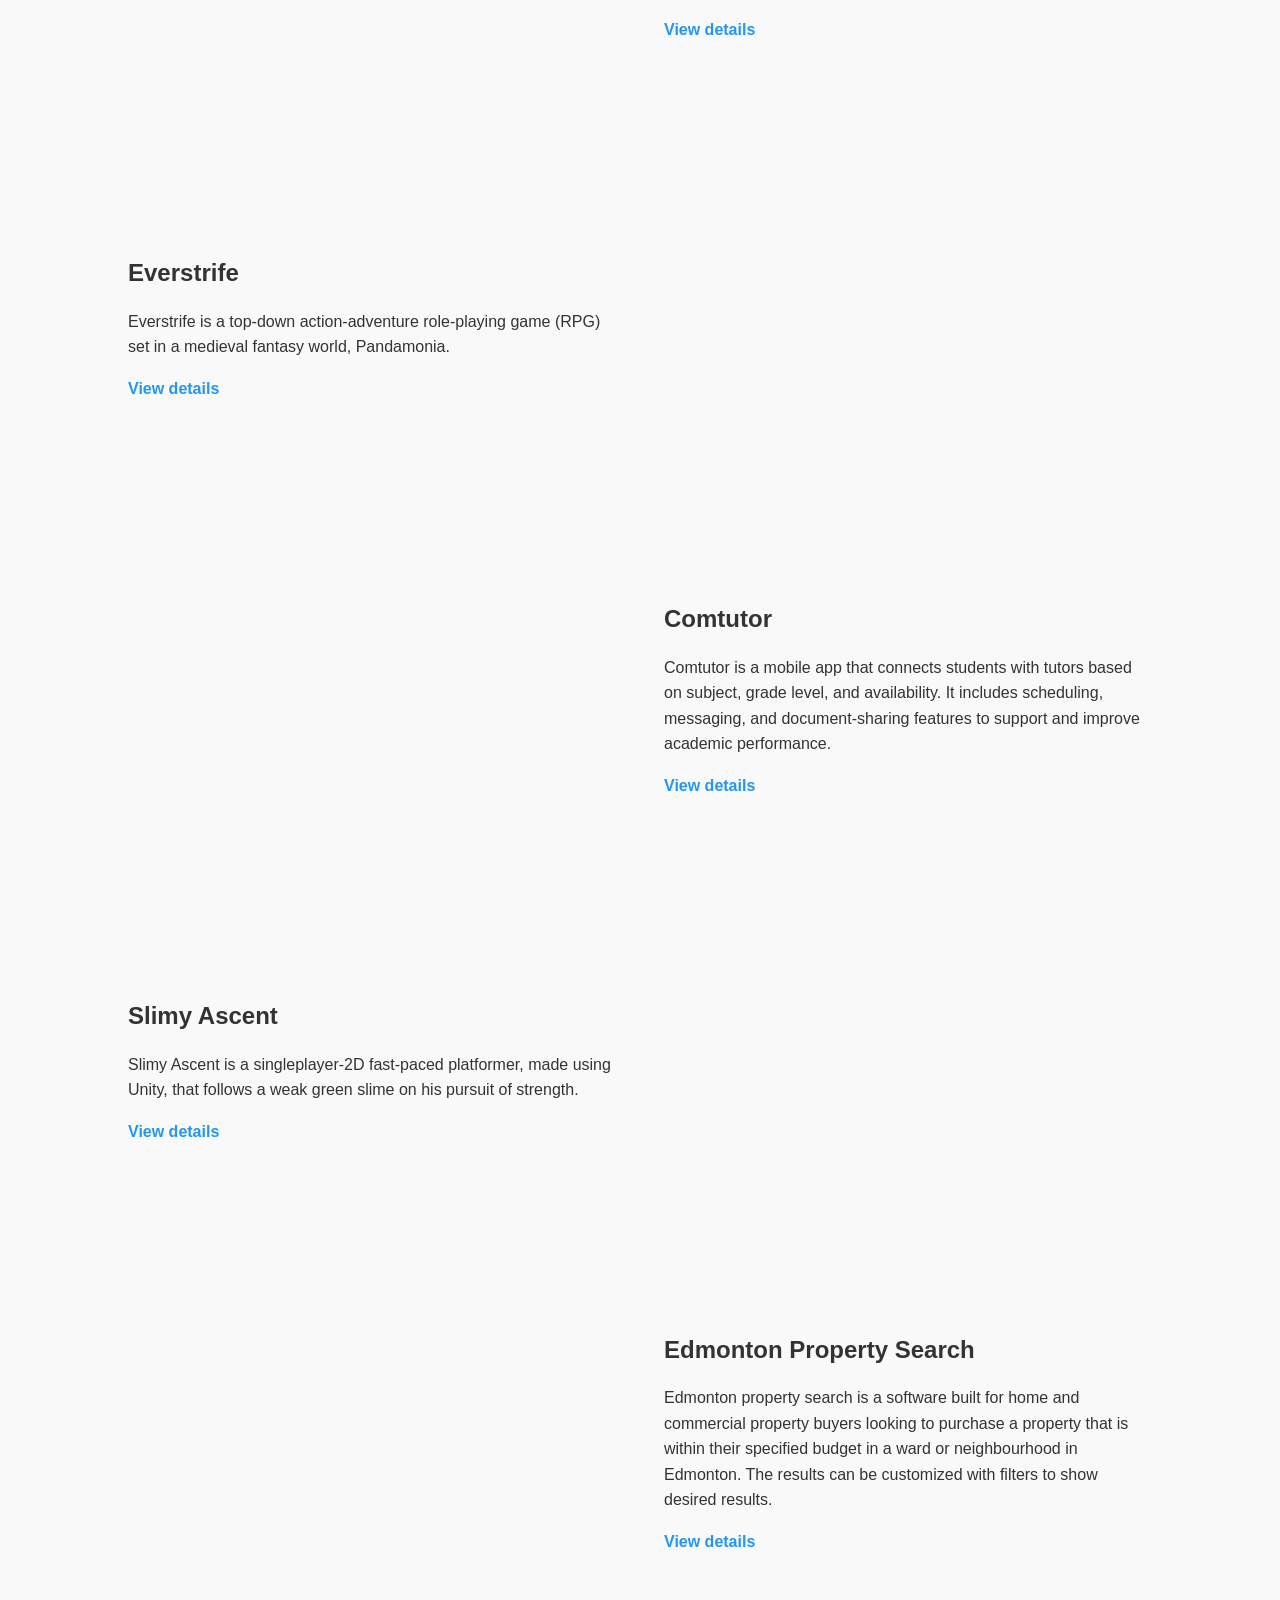
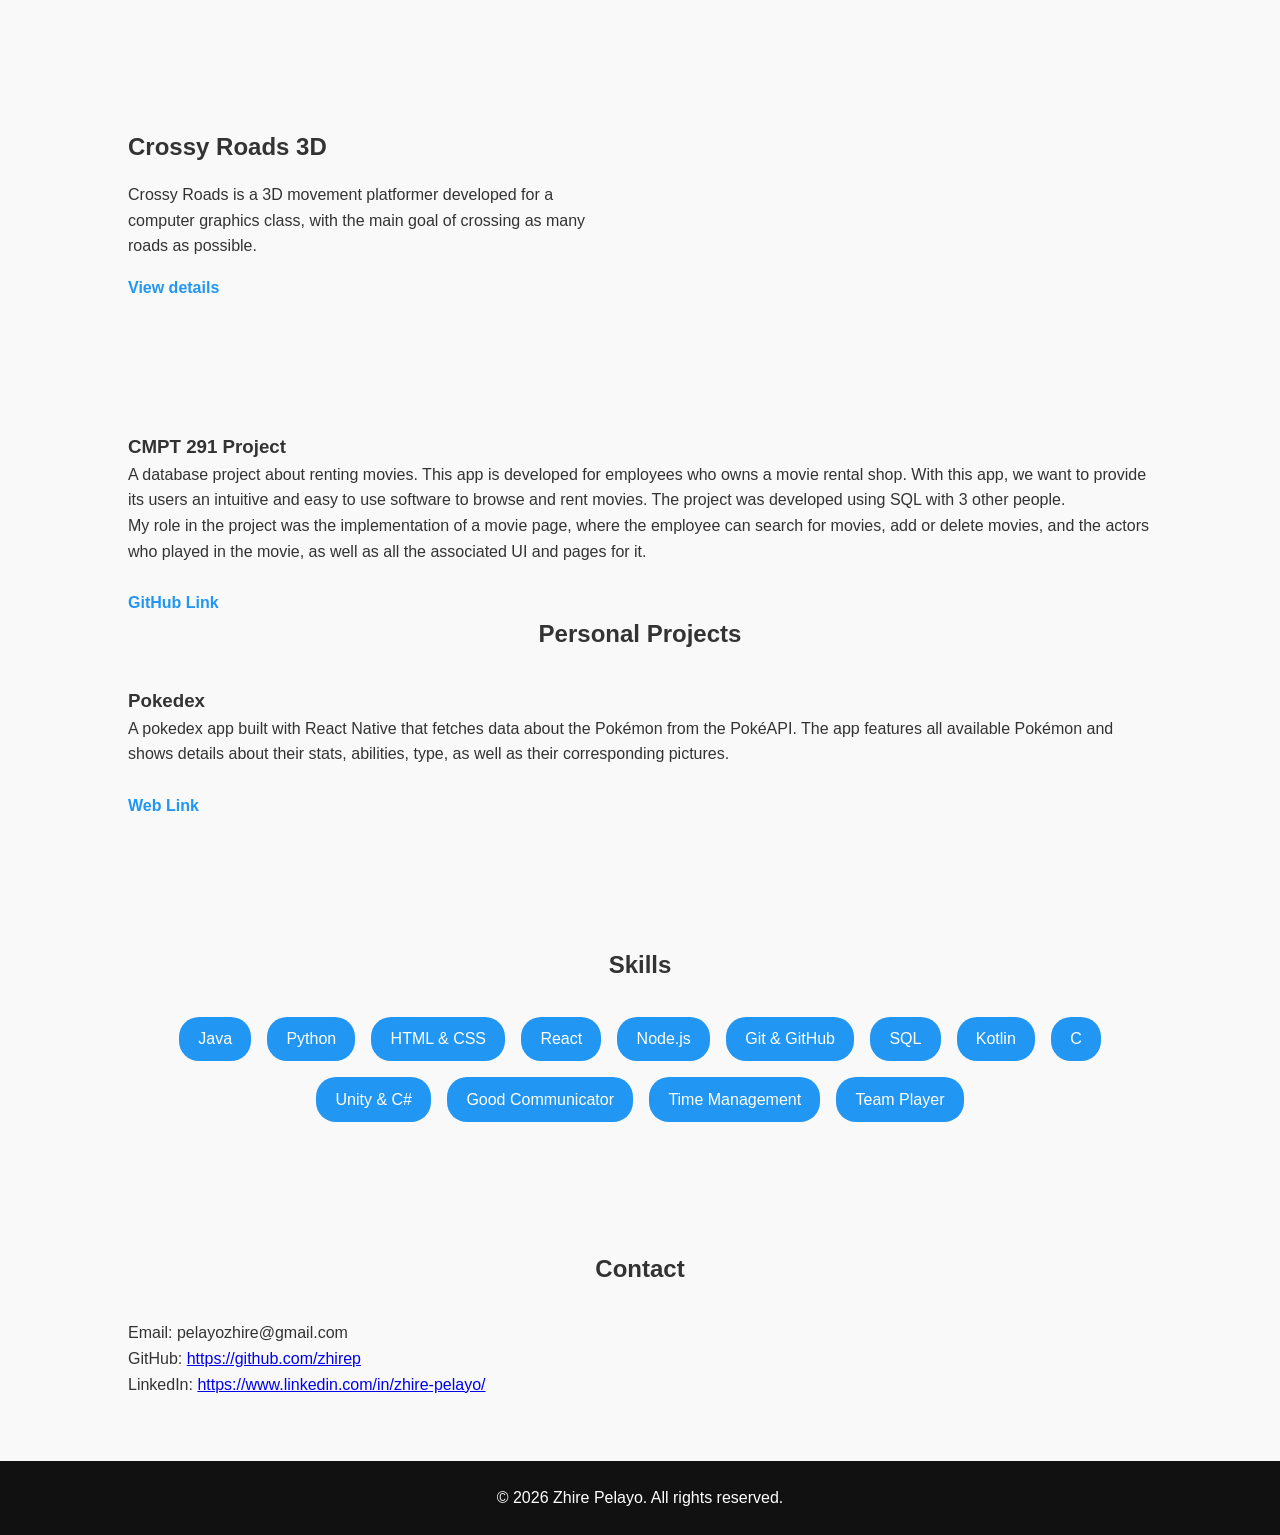
==== commit 64a9efc4: "Update hero section heading to reflect new title" ====
--- a/index.html
+++ b/index.html
@@ -26,7 +26,7 @@
         <!-- Hero -->
         <div class="hero">
             <img src="profile.jpg" alt="Profile Photo" width="300">
-            <h2>Computer Science Student</h2>
+            <h2>Software Developer | IT Support | B.Sc Grad</h2>
         </div>
 
         <!-- About -->
@@ -223,7 +223,7 @@
 
         <br>
         <div class="project-links">
-            <a href="pokedex-sigma-lemon.vercel.app" target="_blank">Web Link</a>
+            <a href="https://pokedex-sigma-lemon.vercel.app" target="_blank">Web Link</a>
         </div>
     </section>
 
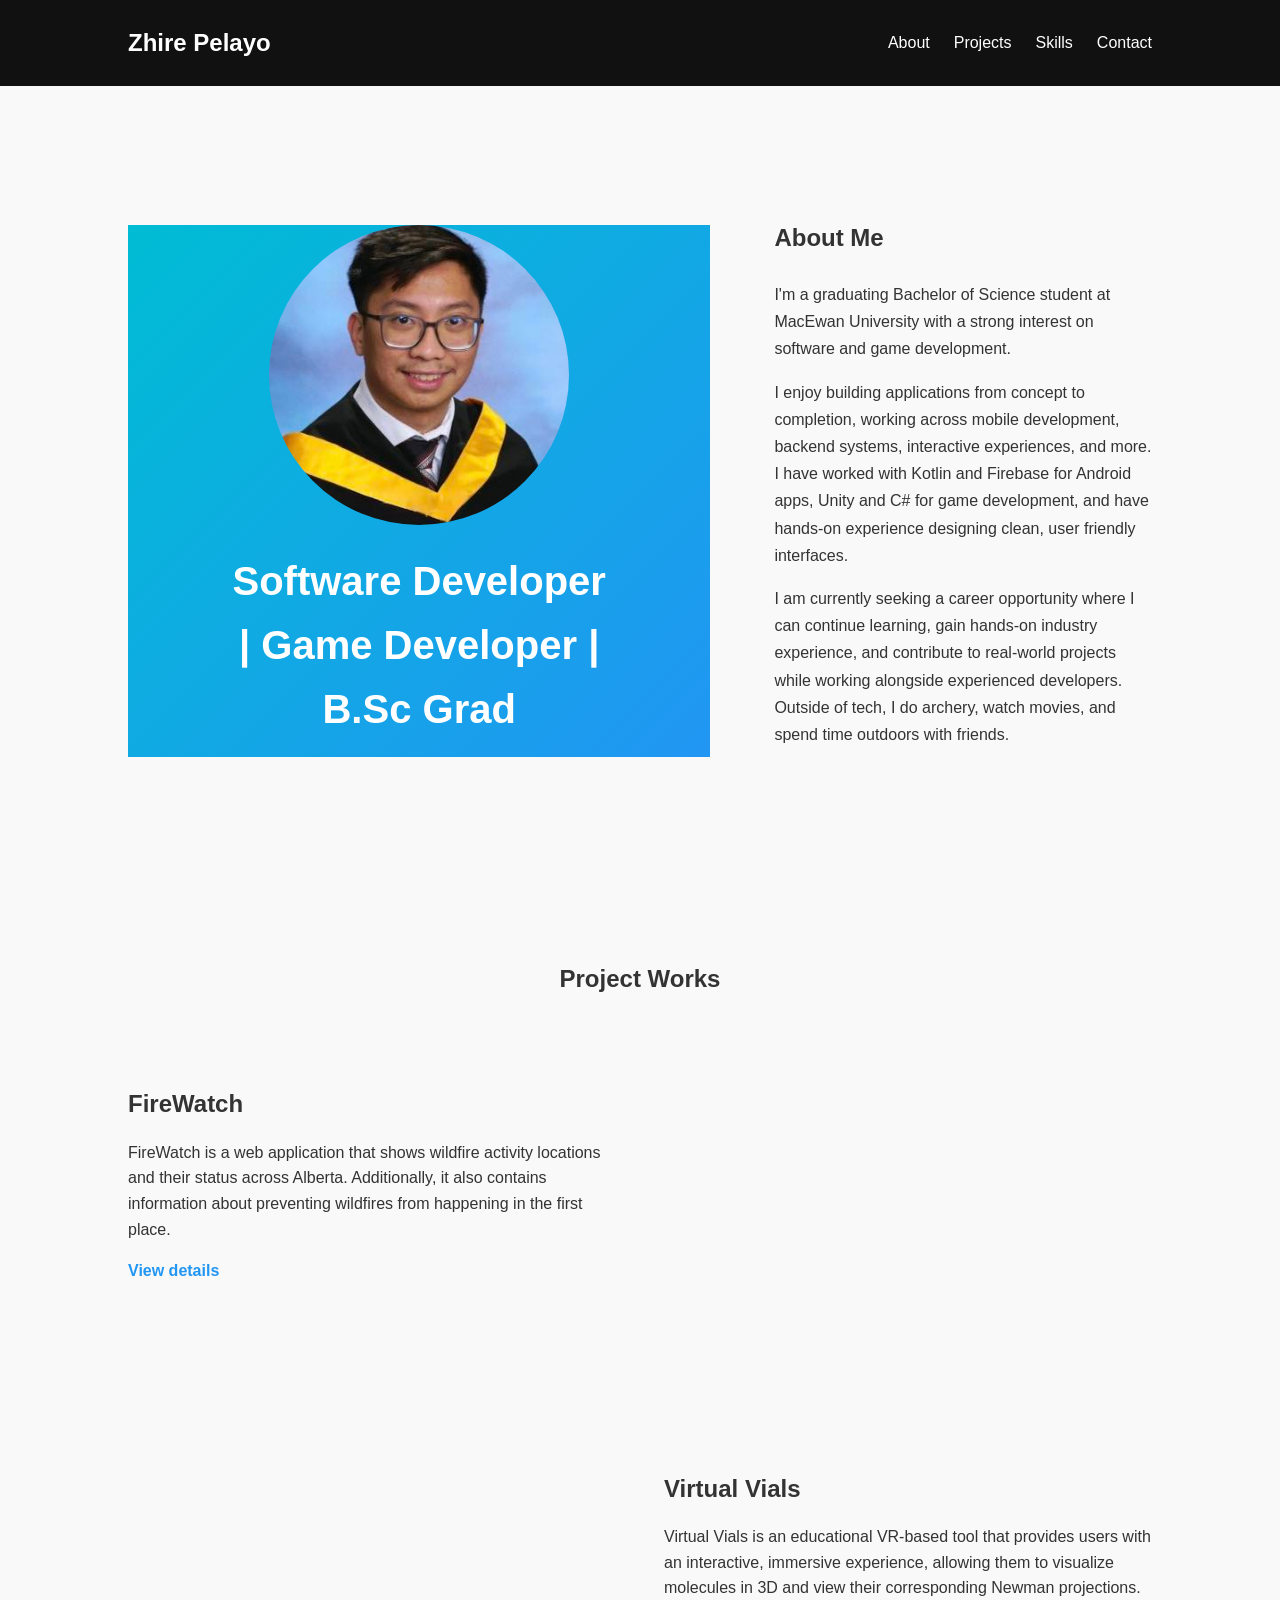
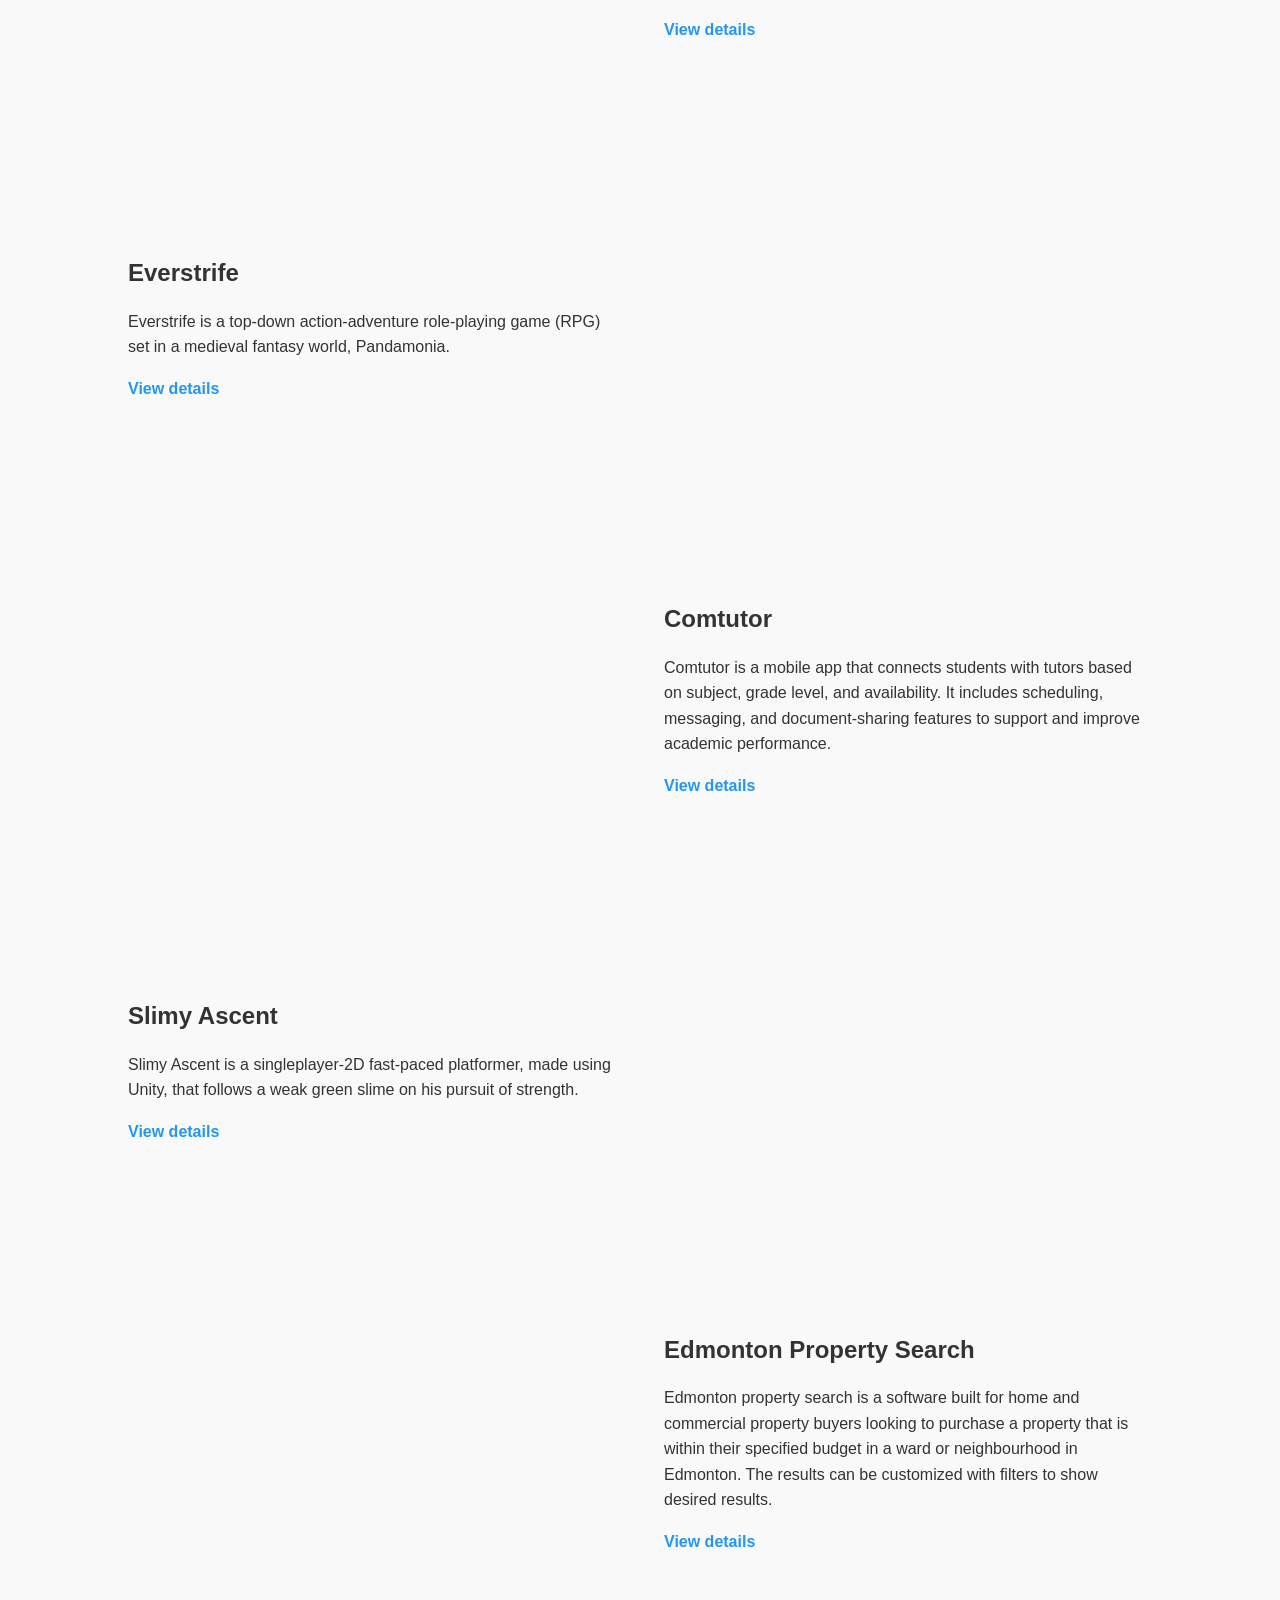
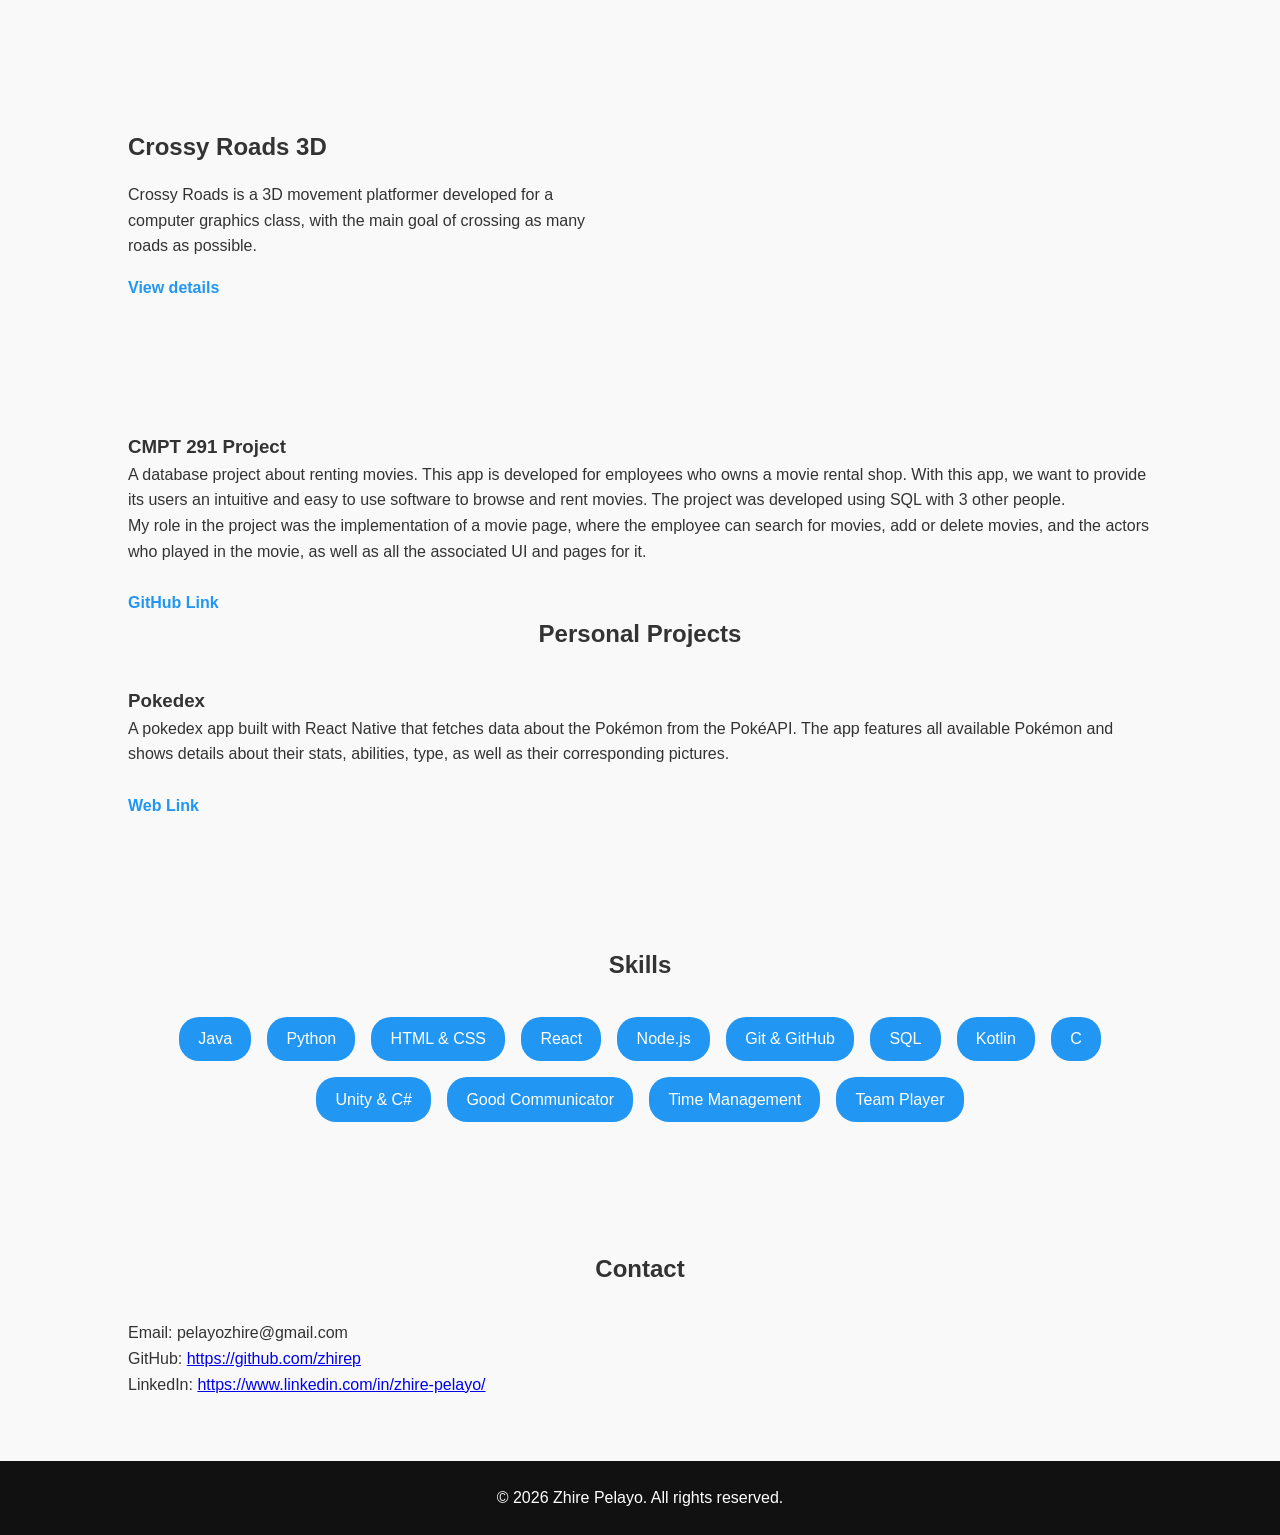
==== commit cfe0d107: "Update index.html" ====
--- a/index.html
+++ b/index.html
@@ -26,7 +26,7 @@
         <!-- Hero -->
         <div class="hero">
             <img src="profile.jpg" alt="Profile Photo" width="300">
-            <h2>Software Developer | IT Support | B.Sc Grad</h2>
+            <h2>Software Developer | Game Developer | B.Sc Grad</h2>
         </div>
 
         <!-- About -->
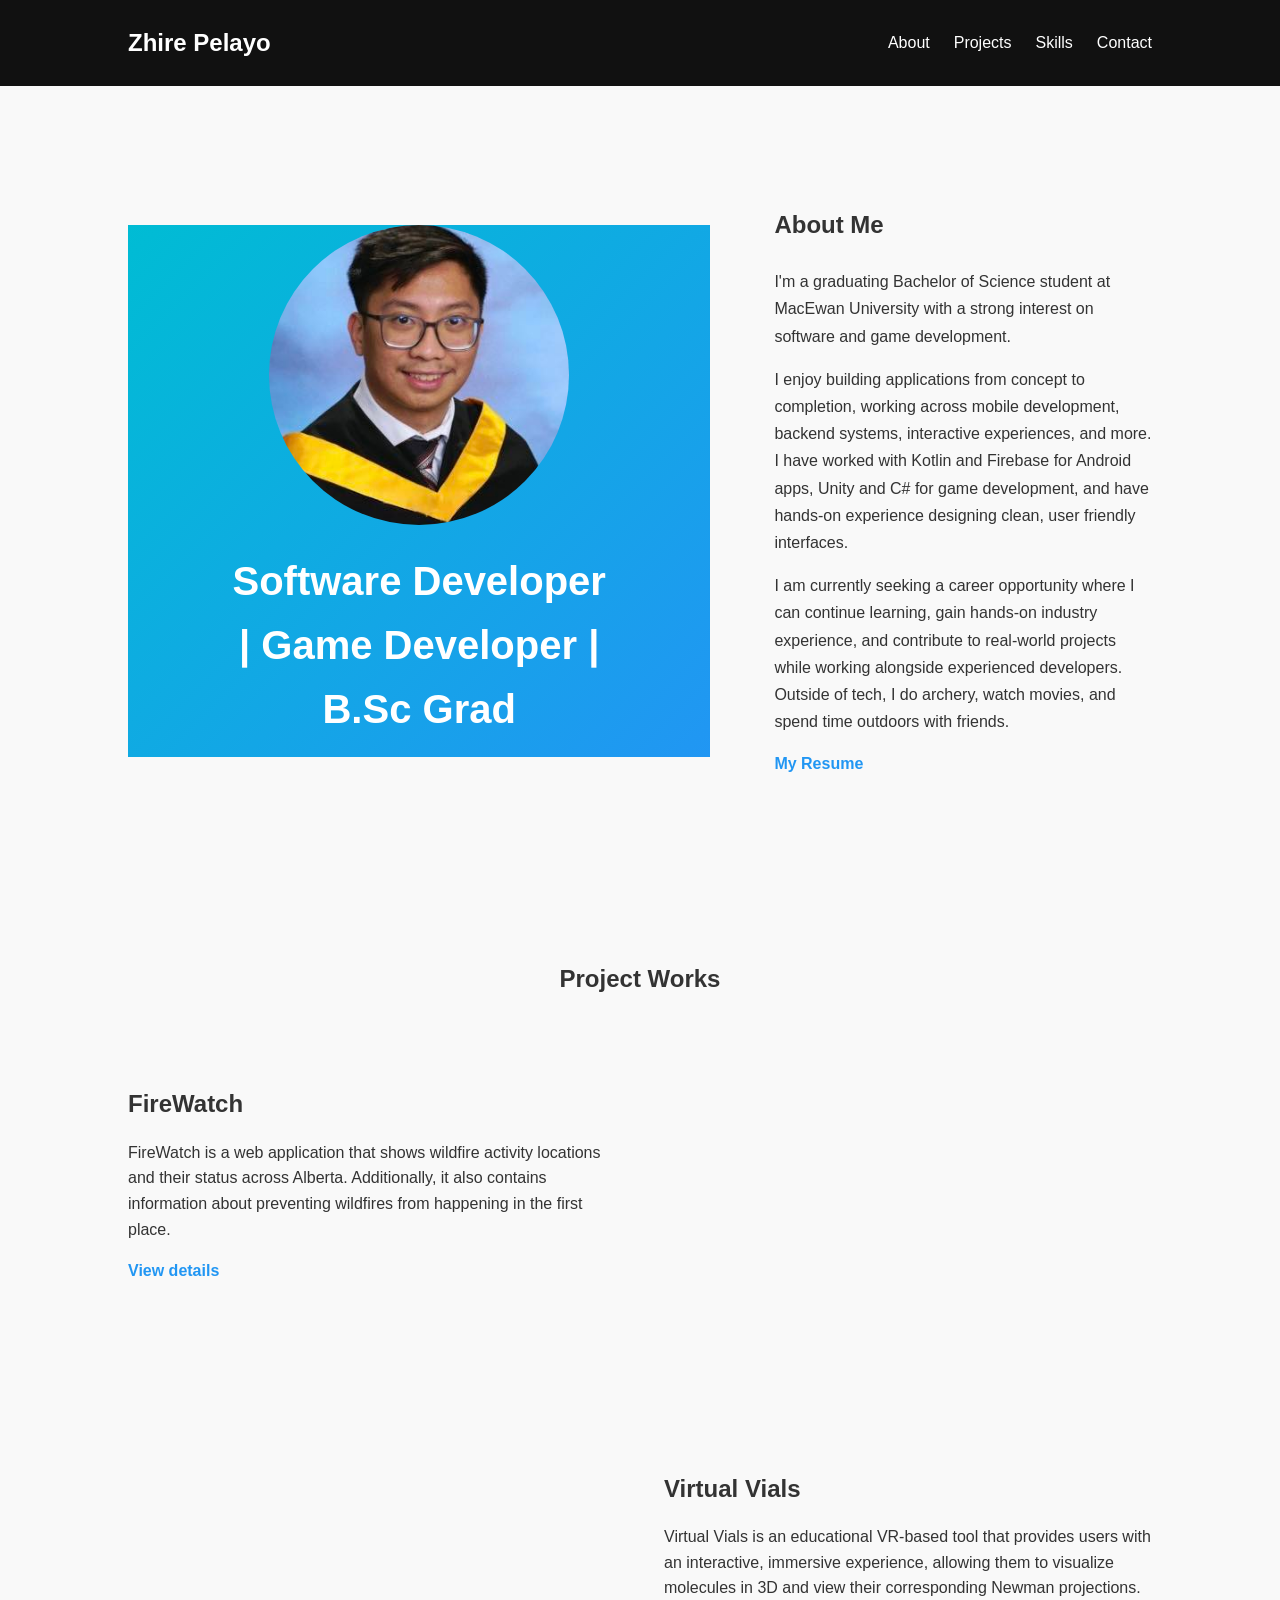
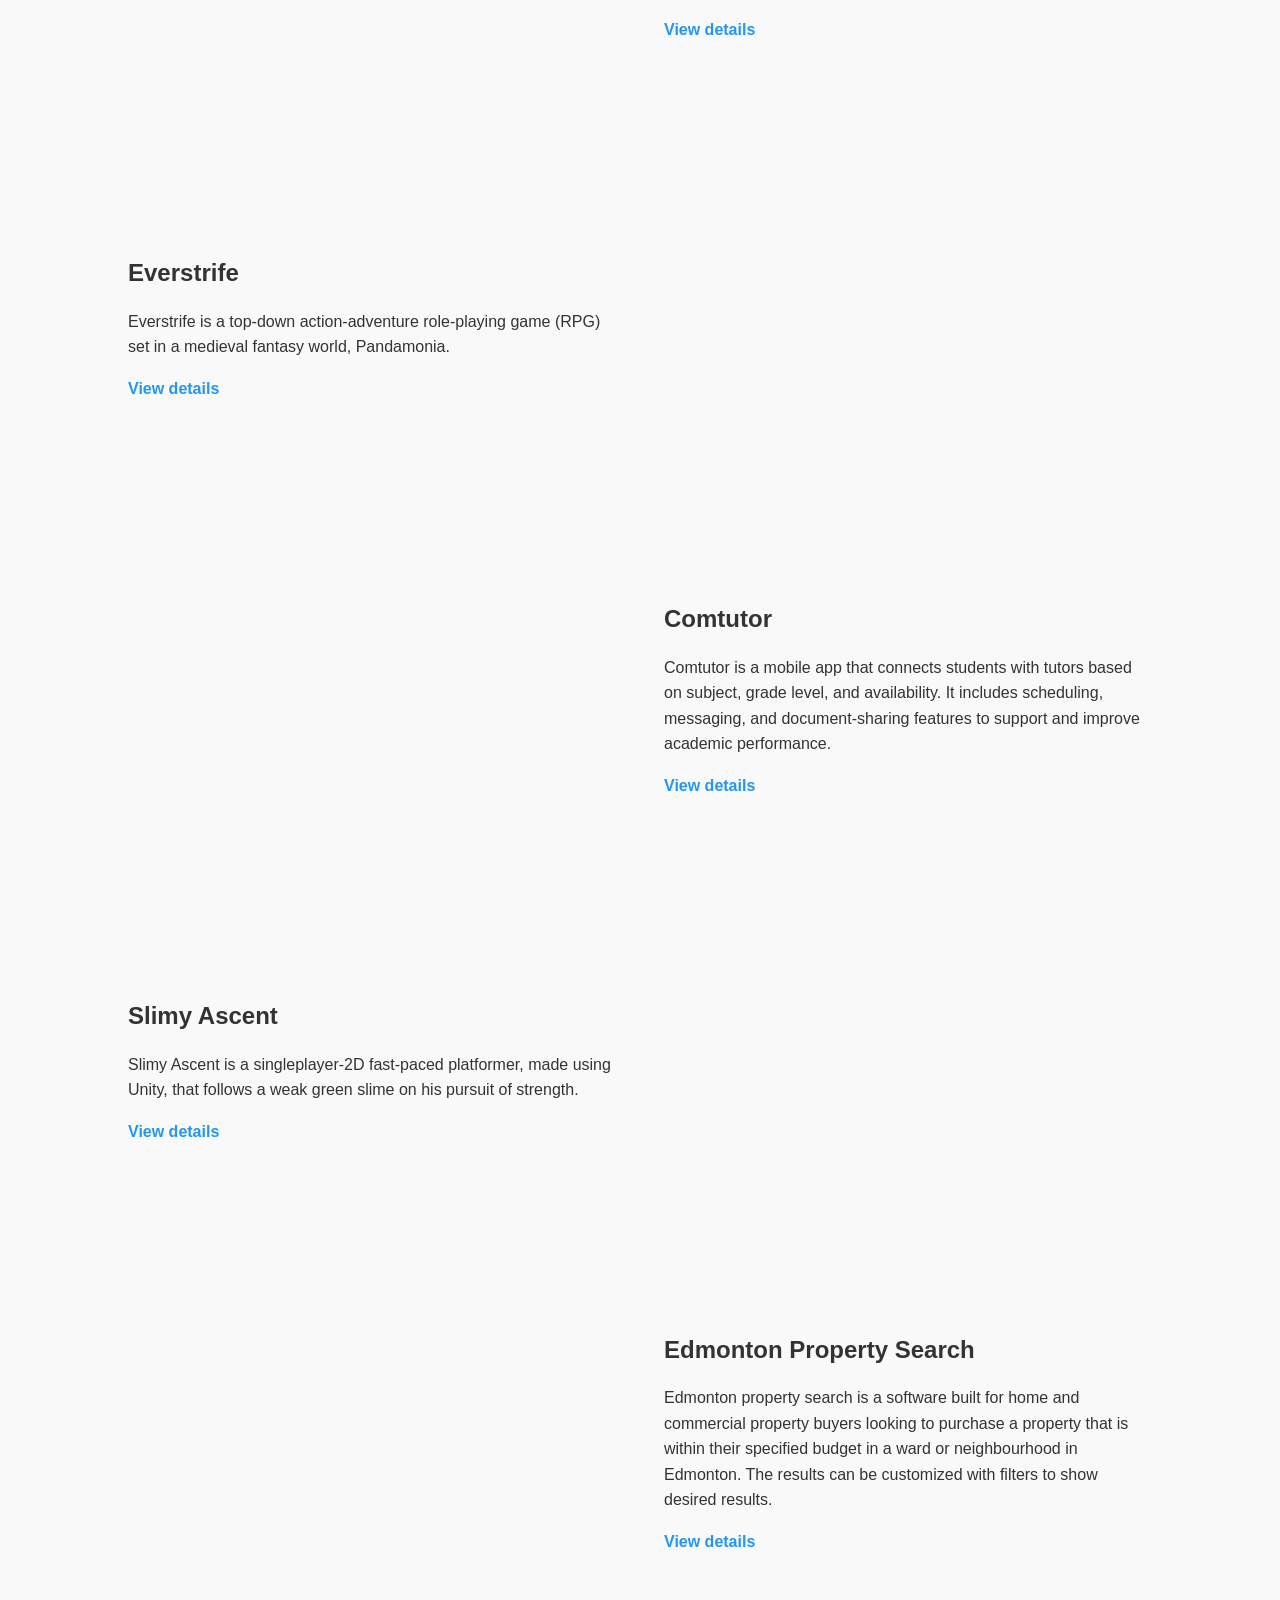
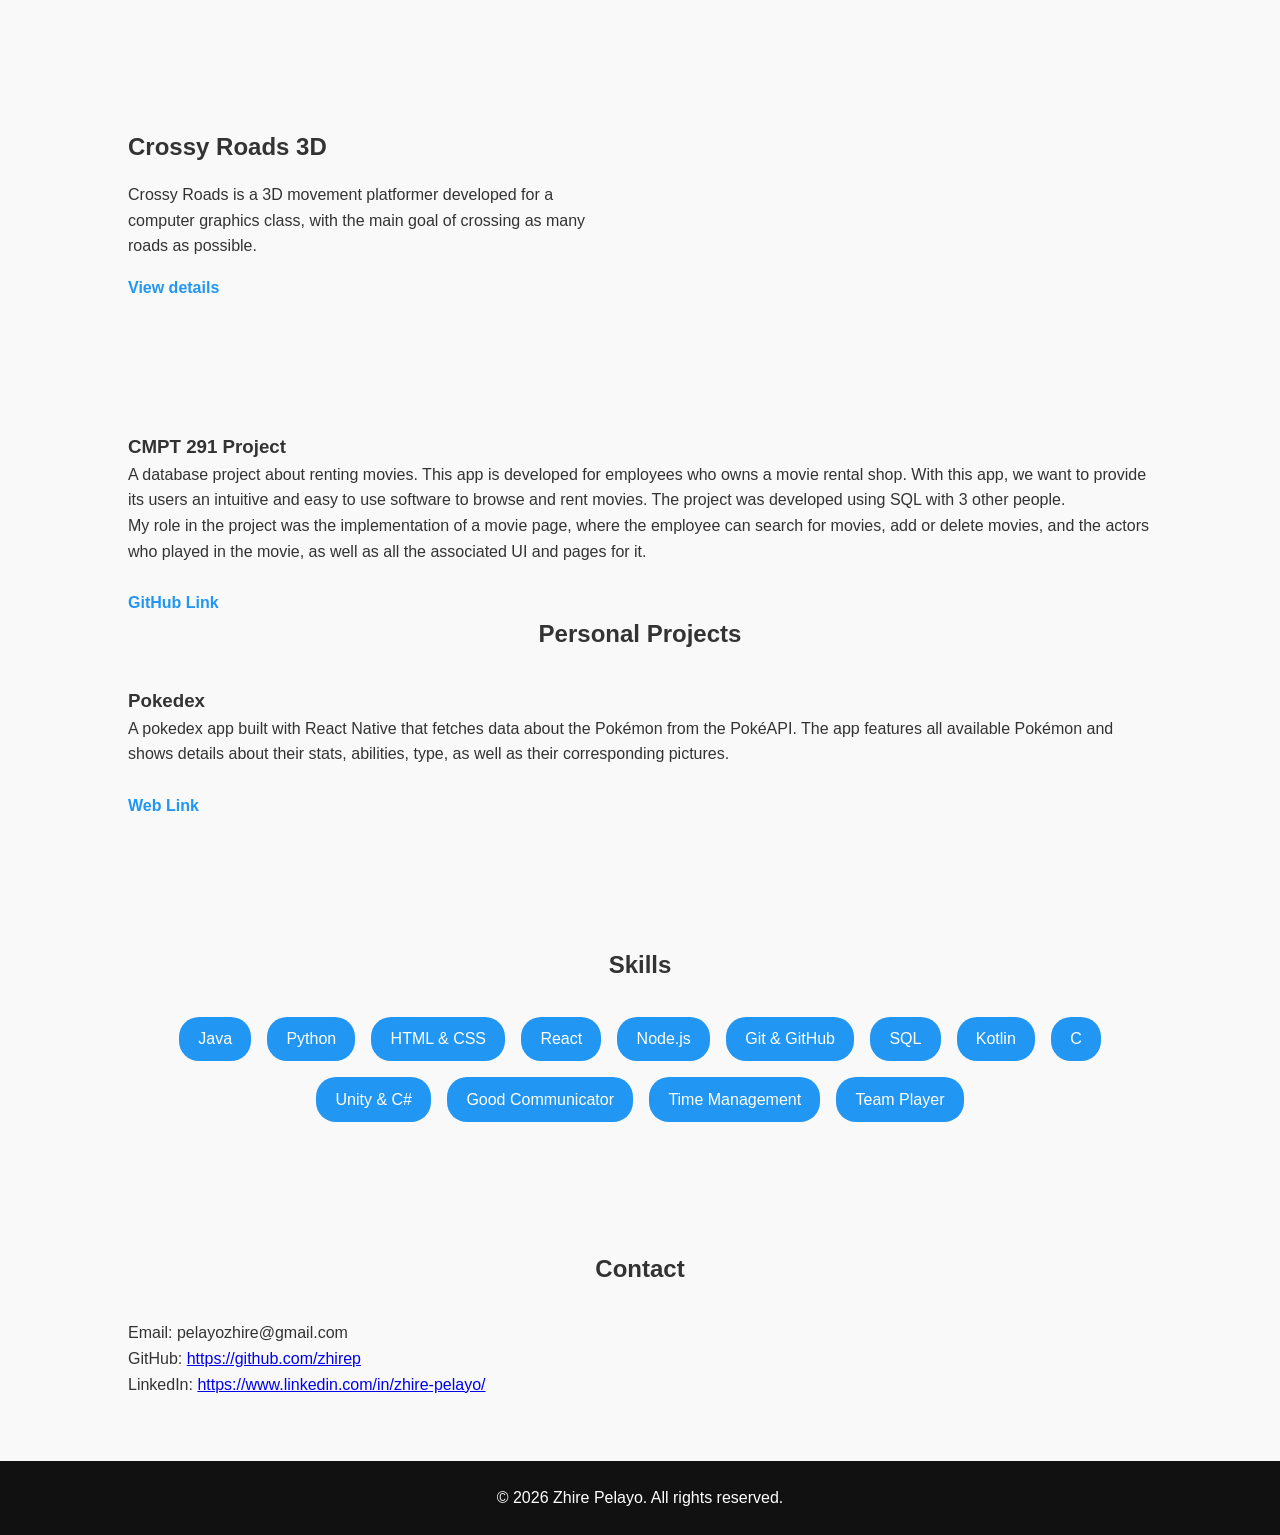
==== commit c6fb6bea: "update pages" ====
--- a/index.html
+++ b/index.html
@@ -45,6 +45,13 @@
                 hands-on industry experience, and contribute to real-world projects while working alongside
                 experienced developers. Outside of tech, I do archery, watch movies, and spend
                 time outdoors with friends.</p>
+
+            <div class="project-links">
+                <a href="files/Software_Developer_Resume.docx.pdf" target="_blank" rel="noopener noreferrer">
+                    My Resume
+                </a>
+            </div>
+            
         </div>
 
     </section>
@@ -218,7 +225,8 @@
         <h2>Personal Projects</h2>
         <h3>Pokedex</h3>
         <p>A pokedex app built with React Native that fetches data about the Pokémon from the PokéAPI. The app features
-            all available Pokémon and shows details about their stats, abilities, type, as well as their corresponding pictures.
+            all available Pokémon and shows details about their stats, abilities, type, as well as their corresponding
+            pictures.
         </p>
 
         <br>
@@ -263,4 +271,4 @@
 
 </body>
 
-</html>
+</html>
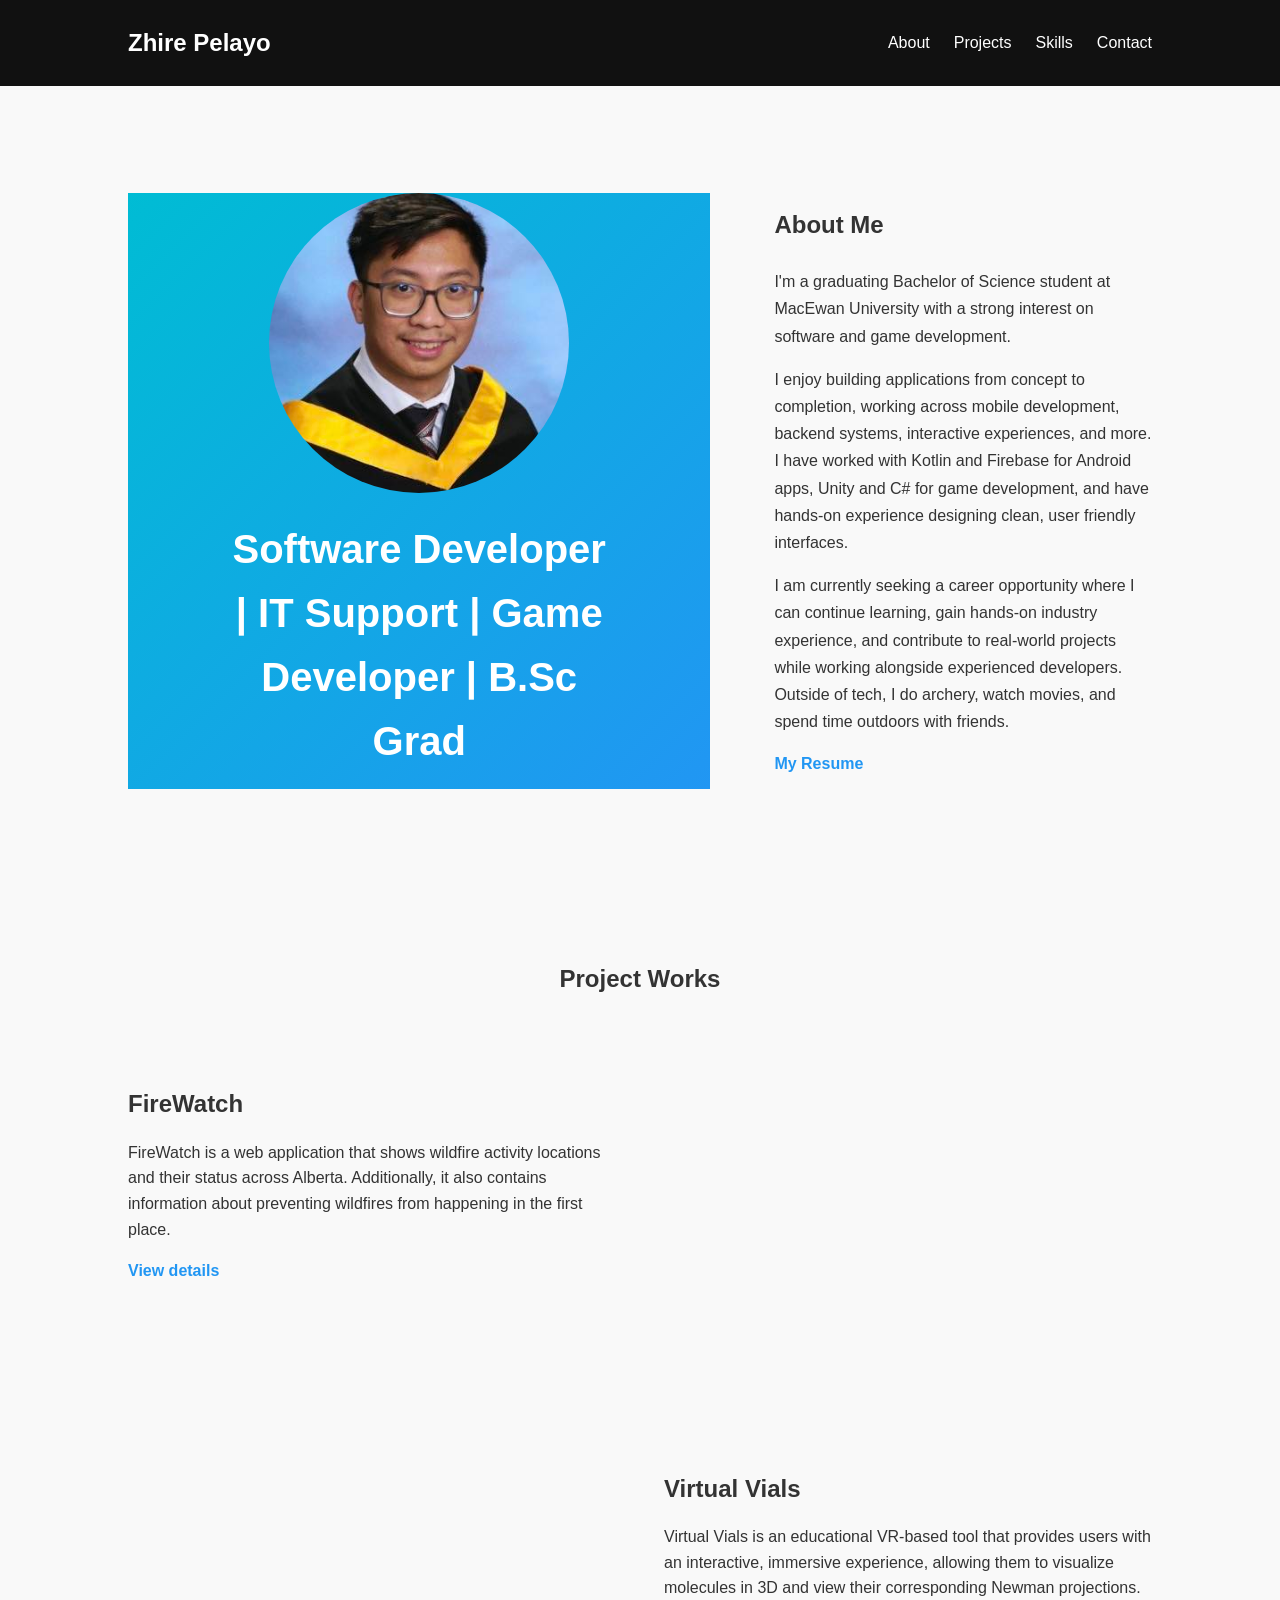
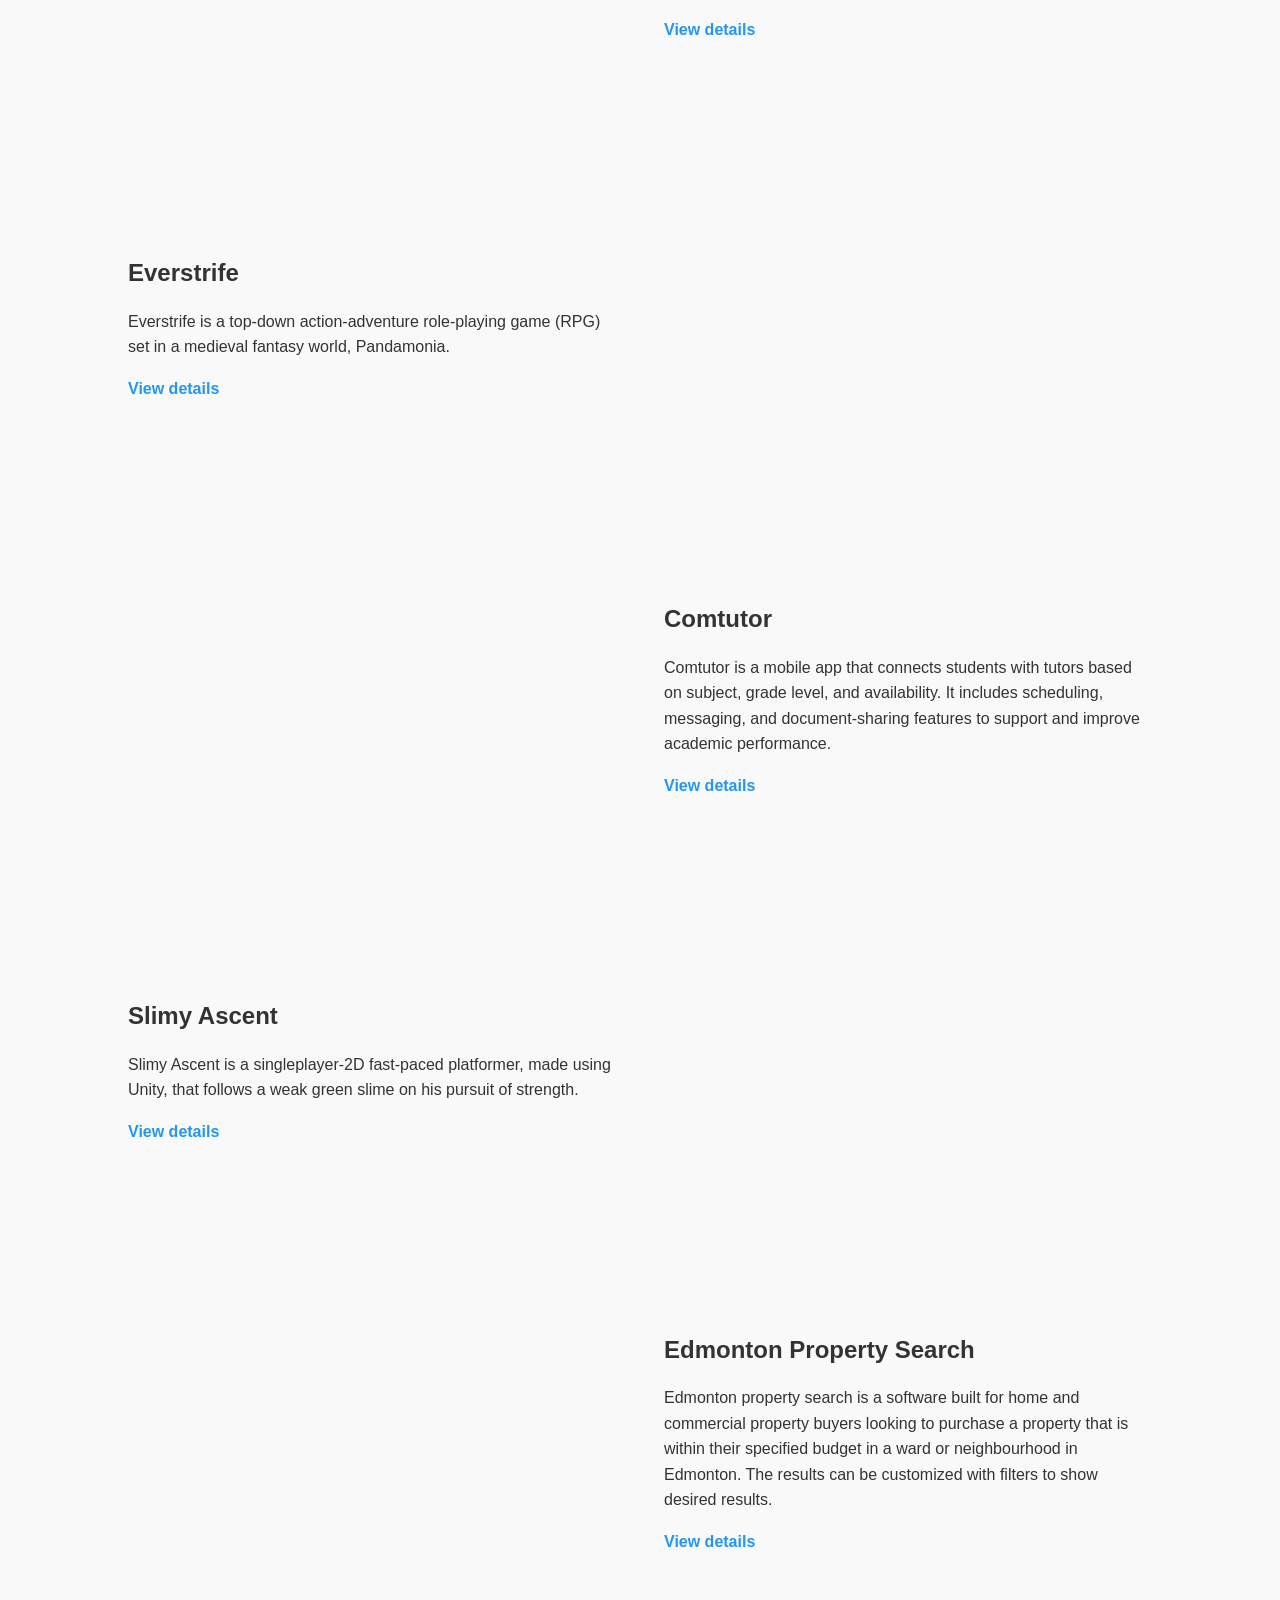
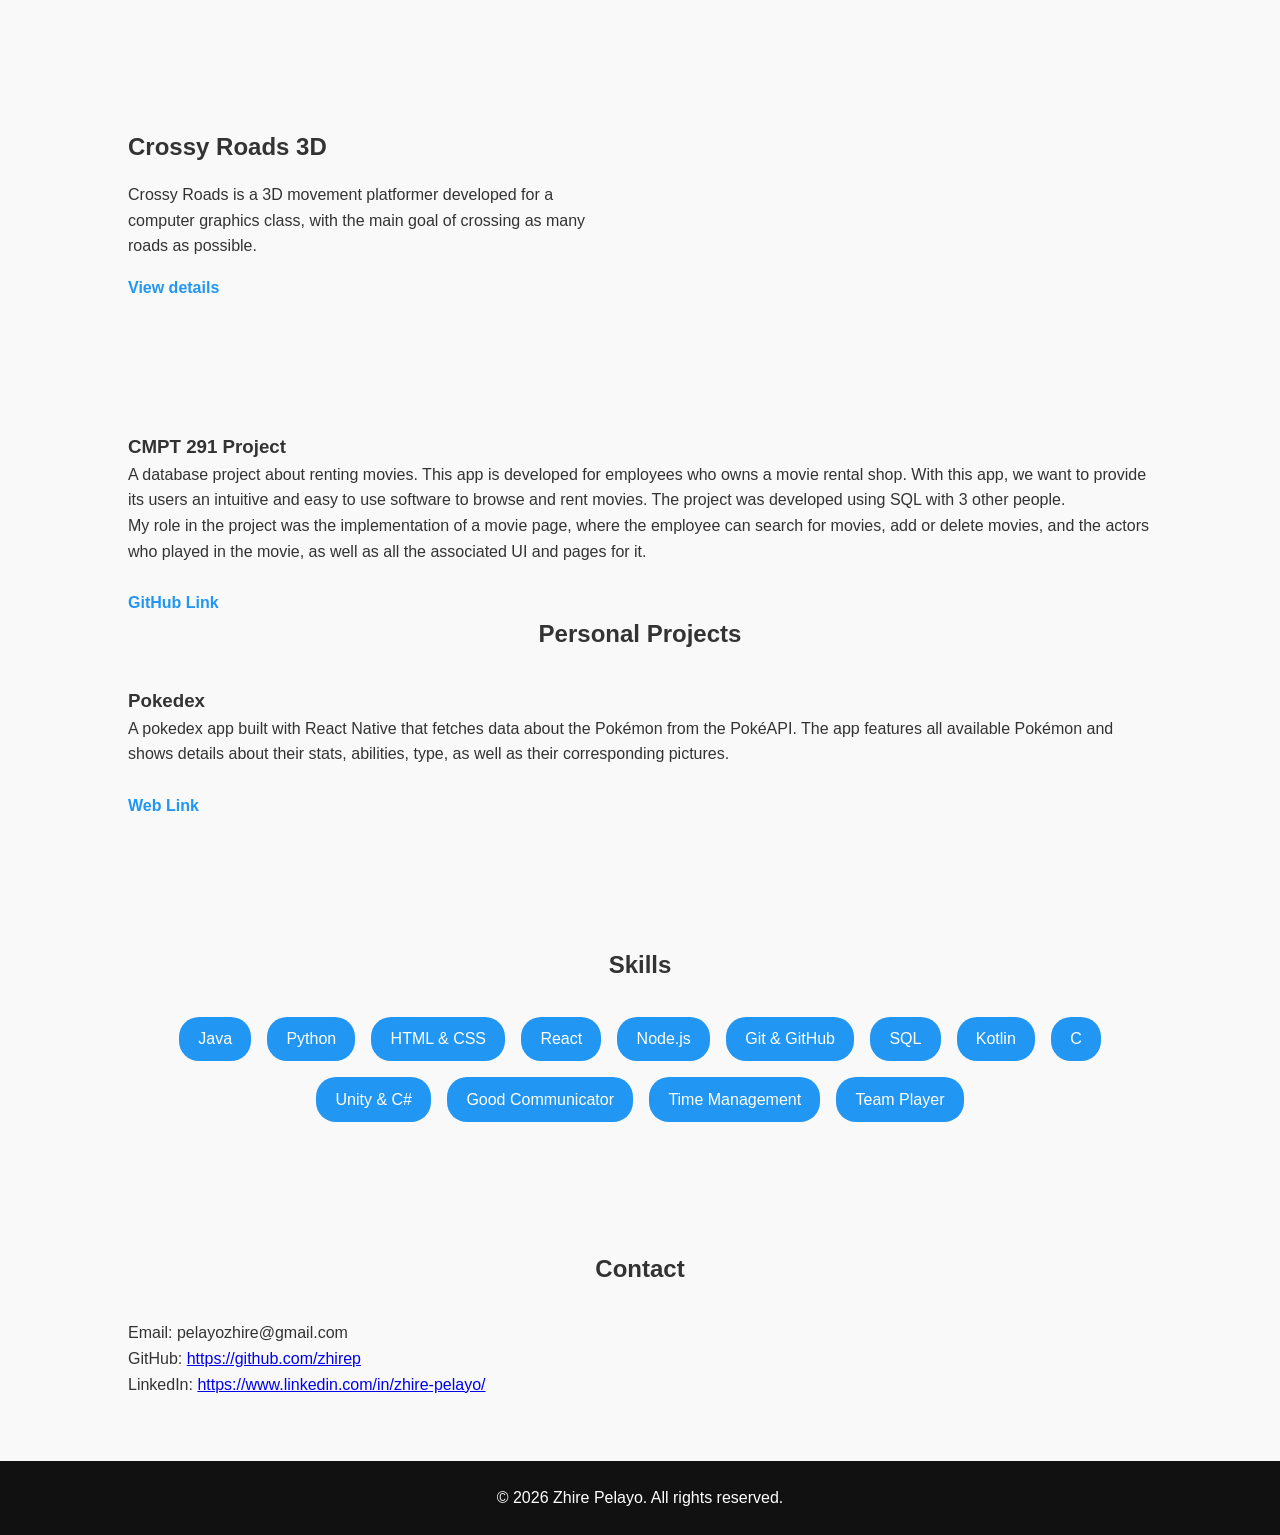
==== commit 5e84d377: "Update index.html" ====
--- a/index.html
+++ b/index.html
@@ -26,7 +26,7 @@
         <!-- Hero -->
         <div class="hero">
             <img src="profile.jpg" alt="Profile Photo" width="300">
-            <h2>Software Developer | Game Developer | B.Sc Grad</h2>
+            <h2>Software Developer | IT Support | Game Developer | B.Sc Grad</h2>
         </div>
 
         <!-- About -->
@@ -271,4 +271,4 @@
 
 </body>
 
-</html>+</html>
